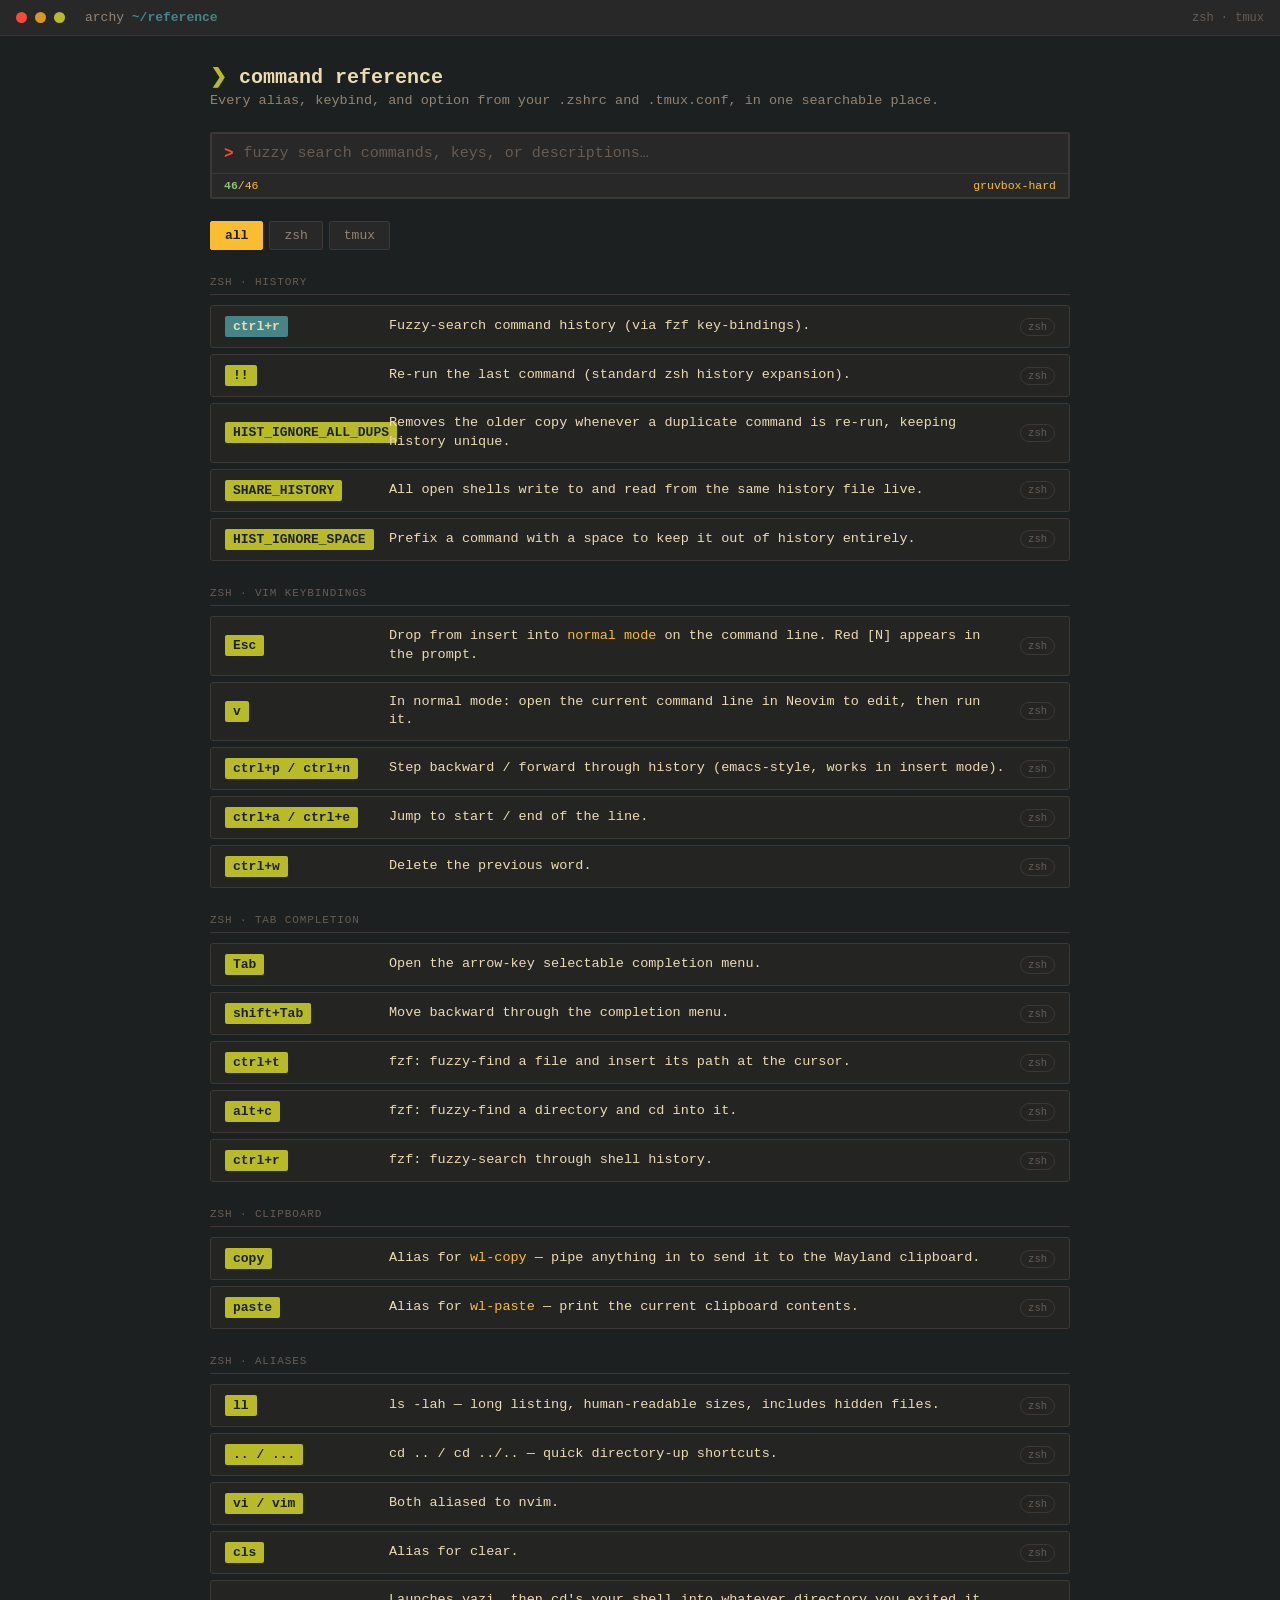
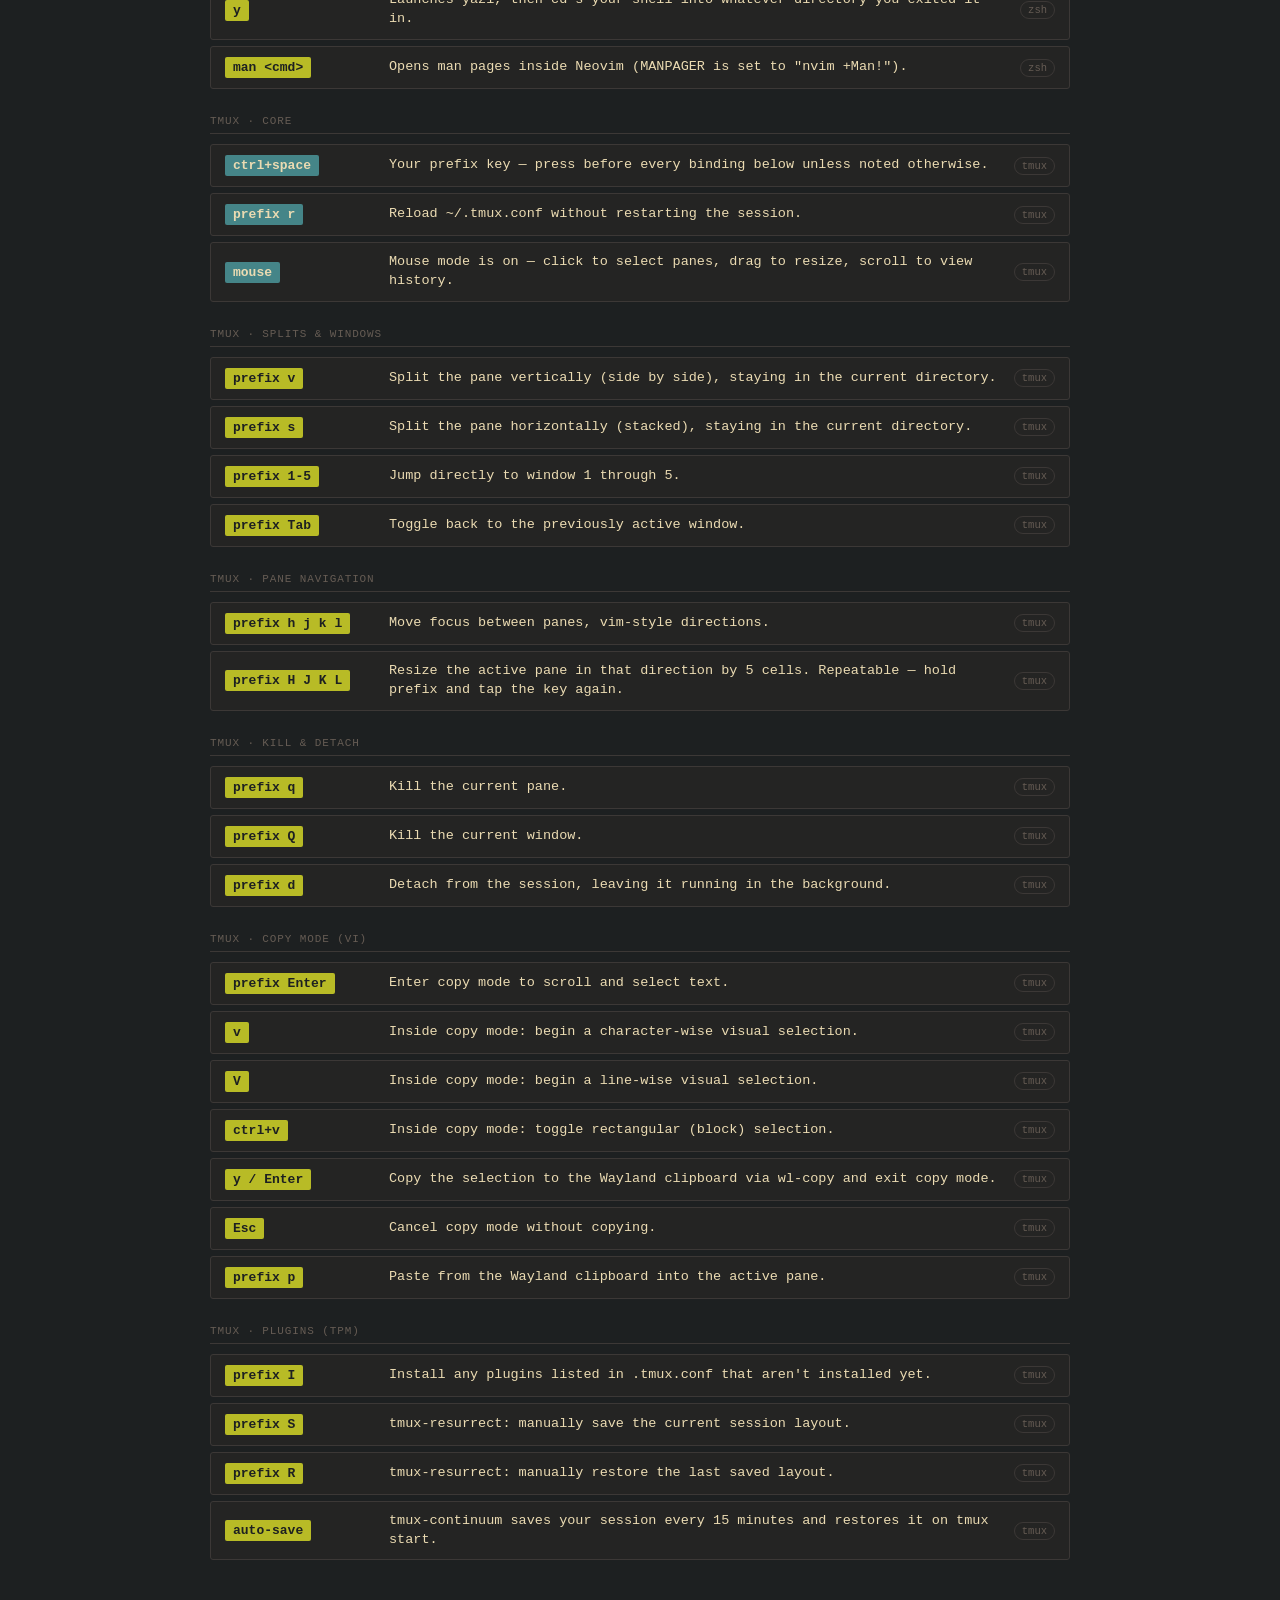
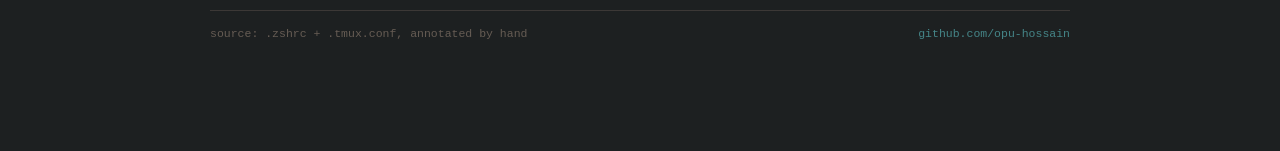
==== commands.html @ eea14e75 "Create commands.html" ====
<!DOCTYPE html>
<html lang="en">
<head>
<meta charset="UTF-8">
<meta name="viewport" content="width=device-width, initial-scale=1.0">
<title>archy — zsh &amp; tmux reference</title>
<style>
  :root{
    --bg:#1d2021;
    --bg-soft:#282828;
    --bg-card:#242423;
    --border:#3c3836;
    --fg:#ebdbb2;
    --muted:#928374;
    --dim:#665c54;
    --yellow:#d79921;
    --yellow-bright:#fabd2f;
    --green:#b8bb26;
    --aqua:#8ec07c;
    --blue:#458588;
    --red:#fb4934;
    --purple:#d3869b;
    --mono: 'JetBrains Mono', ui-monospace, SFMono-Regular, Menlo, Consolas, monospace;
  }
  *{box-sizing:border-box;}
  html,body{margin:0;padding:0;background:var(--bg);color:var(--fg);font-family:var(--mono);}
  @media (prefers-reduced-motion: reduce){ *{animation:none !important; transition:none !important;} }

  /* ── top bar mimicking a kitty window ───────────── */
  .titlebar{
    display:flex;align-items:center;gap:8px;
    padding:10px 16px;background:var(--bg-soft);border-bottom:1px solid var(--border);
    position:sticky;top:0;z-index:10;
  }
  .dot{width:11px;height:11px;border-radius:50%;}
  .dot.r{background:var(--red);} .dot.y{background:var(--yellow);} .dot.g{background:var(--green);}
  .titlebar .path{margin-left:12px;color:var(--muted);font-size:13px;}
  .titlebar .path b{color:var(--blue);}
  .titlebar .host{margin-left:auto;color:var(--dim);font-size:12px;}

  .wrap{max-width:900px;margin:0 auto;padding:28px 20px 80px;}

  header h1{
    font-size:20px;margin:0 0 4px;color:var(--fg);font-weight:600;
  }
  header h1 .prompt{color:var(--green);}
  header p.sub{color:var(--muted);margin:0 0 24px;font-size:13.5px;}

  /* ── fzf-style search bar ─────────────────────────── */
  .fzf-box{
    border:2px solid var(--border);
    border-radius:2px;
    background:var(--bg-soft);
    overflow:hidden;
    margin-bottom:22px;
  }
  .fzf-input-row{
    display:flex;align-items:center;gap:8px;
    padding:10px 12px;border-bottom:1px solid var(--border);
  }
  .fzf-input-row .arrow{color:var(--red);font-weight:bold;}
  .fzf-input-row input{
    flex:1;background:transparent;border:none;outline:none;
    color:var(--fg);font-family:var(--mono);font-size:15px;
  }
  .fzf-input-row input::placeholder{color:var(--dim);}
  .fzf-meta{
    display:flex;justify-content:space-between;
    padding:5px 12px;font-size:11.5px;color:var(--yellow-bright);
    background:var(--bg-soft);
  }
  .fzf-meta span.count b{color:var(--aqua);}

  /* ── tabs ──────────────────────────────────────────── */
  .tabs{display:flex;gap:6px;margin-bottom:18px;flex-wrap:wrap;}
  .tab{
    padding:6px 14px;border:1px solid var(--border);border-radius:2px;
    background:var(--bg-soft);color:var(--muted);cursor:pointer;
    font-family:var(--mono);font-size:13px;user-select:none;
  }
  .tab:hover{color:var(--fg);border-color:var(--dim);}
  .tab.active{color:var(--bg);background:var(--yellow-bright);border-color:var(--yellow-bright);font-weight:600;}

  /* ── section headers ──────────────────────────────── */
  .section-label{
    color:var(--dim);font-size:11px;letter-spacing:.08em;text-transform:uppercase;
    margin:26px 0 10px;padding-bottom:6px;border-bottom:1px solid var(--border);
  }

  /* ── command cards ─────────────────────────────────── */
  .grid{display:flex;flex-direction:column;gap:6px;}
  .card{
    display:grid;grid-template-columns:150px 1fr auto;gap:14px;align-items:center;
    padding:10px 14px;background:var(--bg-card);border:1px solid var(--border);border-radius:3px;
  }
  .card .key{
    font-family:var(--mono);font-size:13px;color:var(--bg);
    background:var(--green);padding:3px 8px;border-radius:2px;
    white-space:nowrap;overflow:hidden;text-overflow:ellipsis;font-weight:600;
    justify-self:start;
  }
  .card .key.alt{background:var(--purple);}
  .card .key.blue{background:var(--blue);color:var(--fg);}
  .card .desc{color:var(--fg);font-size:13.5px;line-height:1.4;}
  .card .desc .hl{color:var(--yellow-bright);}
  .card .tag{
    font-size:10.5px;color:var(--dim);border:1px solid var(--border);
    padding:2px 7px;border-radius:10px;white-space:nowrap;
  }
  .empty{color:var(--muted);text-align:center;padding:50px 0;font-size:14px;}
  .empty .arrow{color:var(--red);}

  footer{
    margin-top:50px;padding-top:16px;border-top:1px solid var(--border);
    color:var(--dim);font-size:11.5px;display:flex;justify-content:space-between;flex-wrap:wrap;gap:8px;
  }
  footer a{color:var(--blue);text-decoration:none;}
  footer a:hover{text-decoration:underline;color:var(--aqua);}

  @media (max-width:640px){
    .card{grid-template-columns:1fr;gap:6px;}
    .card .tag{justify-self:start;}
  }
</style>
</head>
<body>

<div class="titlebar">
  <div class="dot r"></div><div class="dot y"></div><div class="dot g"></div>
  <span class="path">archy <b>~/reference</b></span>
  <span class="host">zsh · tmux</span>
</div>

<div class="wrap">
  <header>
    <h1><span class="prompt">❯</span> command reference</h1>
    <p class="sub">Every alias, keybind, and option from your .zshrc and .tmux.conf, in one searchable place.</p>
  </header>

  <div class="fzf-box">
    <div class="fzf-input-row">
      <span class="arrow">&gt;</span>
      <input id="search" type="text" placeholder="fuzzy search commands, keys, or descriptions…" autocomplete="off" />
    </div>
    <div class="fzf-meta">
      <span class="count"><b id="resultCount">0</b>/<span id="totalCount">0</span></span>
      <span>gruvbox-hard</span>
    </div>
  </div>

  <div class="tabs" id="tabs">
    <div class="tab active" data-tab="all">all</div>
    <div class="tab" data-tab="zsh">zsh</div>
    <div class="tab" data-tab="tmux">tmux</div>
  </div>

  <div id="results"></div>

  <footer>
    <span>source: .zshrc + .tmux.conf, annotated by hand</span>
    <a href="https://github.com/opu-hossain" target="_blank" rel="noopener">github.com/opu-hossain</a>
  </footer>
</div>

<script>
const DATA = [
  // ── ZSH: history ─────────────────────────────
  {app:'zsh', group:'History', key:'ctrl+r', keyClass:'blue', desc:'Fuzzy-search command history (via fzf key-bindings).'},
  {app:'zsh', group:'History', key:'!!', keyClass:'', desc:'Re-run the last command (standard zsh history expansion).'},
  {app:'zsh', group:'History', key:'HIST_IGNORE_ALL_DUPS', keyClass:'', desc:'Removes the older copy whenever a duplicate command is re-run, keeping history unique.'},
  {app:'zsh', group:'History', key:'SHARE_HISTORY', keyClass:'', desc:'All open shells write to and read from the same history file live.'},
  {app:'zsh', group:'History', key:'HIST_IGNORE_SPACE', keyClass:'', desc:'Prefix a command with a space to keep it out of history entirely.'},

  // ── ZSH: vim mode ────────────────────────────
  {app:'zsh', group:'Vim keybindings', key:'Esc', keyClass:'green', desc:'Drop from insert into <span class="hl">normal mode</span> on the command line. Red [N] appears in the prompt.'},
  {app:'zsh', group:'Vim keybindings', key:'v', keyClass:'green', desc:'In normal mode: open the current command line in Neovim to edit, then run it.'},
  {app:'zsh', group:'Vim keybindings', key:'ctrl+p / ctrl+n', keyClass:'green', desc:'Step backward / forward through history (emacs-style, works in insert mode).'},
  {app:'zsh', group:'Vim keybindings', key:'ctrl+a / ctrl+e', keyClass:'green', desc:'Jump to start / end of the line.'},
  {app:'zsh', group:'Vim keybindings', key:'ctrl+w', keyClass:'green', desc:'Delete the previous word.'},

  // ── ZSH: completion ──────────────────────────
  {app:'zsh', group:'Tab completion', key:'Tab', keyClass:'aqua', desc:'Open the arrow-key selectable completion menu.'},
  {app:'zsh', group:'Tab completion', key:'shift+Tab', keyClass:'aqua', desc:'Move backward through the completion menu.'},
  {app:'zsh', group:'Tab completion', key:'ctrl+t', keyClass:'aqua', desc:'fzf: fuzzy-find a file and insert its path at the cursor.'},
  {app:'zsh', group:'Tab completion', key:'alt+c', keyClass:'aqua', desc:'fzf: fuzzy-find a directory and cd into it.'},
  {app:'zsh', group:'Tab completion', key:'ctrl+r', keyClass:'aqua', desc:'fzf: fuzzy-search through shell history.'},

  // ── ZSH: clipboard ───────────────────────────
  {app:'zsh', group:'Clipboard', key:'copy', keyClass:'purple', desc:'Alias for <span class="hl">wl-copy</span> — pipe anything in to send it to the Wayland clipboard.'},
  {app:'zsh', group:'Clipboard', key:'paste', keyClass:'purple', desc:'Alias for <span class="hl">wl-paste</span> — print the current clipboard contents.'},

  // ── ZSH: aliases ─────────────────────────────
  {app:'zsh', group:'Aliases', key:'ll', keyClass:'', desc:'ls -lah — long listing, human-readable sizes, includes hidden files.'},
  {app:'zsh', group:'Aliases', key:'..  /  ...', keyClass:'', desc:'cd .. / cd ../.. — quick directory-up shortcuts.'},
  {app:'zsh', group:'Aliases', key:'vi / vim', keyClass:'', desc:'Both aliased to nvim.'},
  {app:'zsh', group:'Aliases', key:'cls', keyClass:'', desc:'Alias for clear.'},
  {app:'zsh', group:'Aliases', key:'y', keyClass:'', desc:'Launches yazi, then cd\'s your shell into whatever directory you exited it in.'},
  {app:'zsh', group:'Aliases', key:'man &lt;cmd&gt;', keyClass:'', desc:'Opens man pages inside Neovim (MANPAGER is set to "nvim +Man!").'},

  // ── TMUX: core ──────────────────────────────
  {app:'tmux', group:'Core', key:'ctrl+space', keyClass:'blue', desc:'Your prefix key — press before every binding below unless noted otherwise.'},
  {app:'tmux', group:'Core', key:'prefix r', keyClass:'blue', desc:'Reload ~/.tmux.conf without restarting the session.'},
  {app:'tmux', group:'Core', key:'mouse', keyClass:'blue', desc:'Mouse mode is on — click to select panes, drag to resize, scroll to view history.'},

  // ── TMUX: splits & windows ──────────────────
  {app:'tmux', group:'Splits & windows', key:'prefix v', keyClass:'green', desc:'Split the pane vertically (side by side), staying in the current directory.'},
  {app:'tmux', group:'Splits & windows', key:'prefix s', keyClass:'green', desc:'Split the pane horizontally (stacked), staying in the current directory.'},
  {app:'tmux', group:'Splits & windows', key:'prefix 1-5', keyClass:'green', desc:'Jump directly to window 1 through 5.'},
  {app:'tmux', group:'Splits & windows', key:'prefix Tab', keyClass:'green', desc:'Toggle back to the previously active window.'},

  // ── TMUX: pane nav/resize ────────────────────
  {app:'tmux', group:'Pane navigation', key:'prefix h j k l', keyClass:'aqua', desc:'Move focus between panes, vim-style directions.'},
  {app:'tmux', group:'Pane navigation', key:'prefix H J K L', keyClass:'aqua', desc:'Resize the active pane in that direction by 5 cells. Repeatable — hold prefix and tap the key again.'},

  // ── TMUX: kill/detach ────────────────────────
  {app:'tmux', group:'Kill & detach', key:'prefix q', keyClass:'red', desc:'Kill the current pane.'},
  {app:'tmux', group:'Kill & detach', key:'prefix Q', keyClass:'red', desc:'Kill the current window.'},
  {app:'tmux', group:'Kill & detach', key:'prefix d', keyClass:'red', desc:'Detach from the session, leaving it running in the background.'},

  // ── TMUX: copy mode ──────────────────────────
  {app:'tmux', group:'Copy mode (vi)', key:'prefix Enter', keyClass:'purple', desc:'Enter copy mode to scroll and select text.'},
  {app:'tmux', group:'Copy mode (vi)', key:'v', keyClass:'purple', desc:'Inside copy mode: begin a character-wise visual selection.'},
  {app:'tmux', group:'Copy mode (vi)', key:'V', keyClass:'purple', desc:'Inside copy mode: begin a line-wise visual selection.'},
  {app:'tmux', group:'Copy mode (vi)', key:'ctrl+v', keyClass:'purple', desc:'Inside copy mode: toggle rectangular (block) selection.'},
  {app:'tmux', group:'Copy mode (vi)', key:'y / Enter', keyClass:'purple', desc:'Copy the selection to the Wayland clipboard via wl-copy and exit copy mode.'},
  {app:'tmux', group:'Copy mode (vi)', key:'Esc', keyClass:'purple', desc:'Cancel copy mode without copying.'},
  {app:'tmux', group:'Copy mode (vi)', key:'prefix p', keyClass:'purple', desc:'Paste from the Wayland clipboard into the active pane.'},

  // ── TMUX: plugins ────────────────────────────
  {app:'tmux', group:'Plugins (TPM)', key:'prefix I', keyClass:'yellow', desc:'Install any plugins listed in .tmux.conf that aren\'t installed yet.'},
  {app:'tmux', group:'Plugins (TPM)', key:'prefix S', keyClass:'yellow', desc:'tmux-resurrect: manually save the current session layout.'},
  {app:'tmux', group:'Plugins (TPM)', key:'prefix R', keyClass:'yellow', desc:'tmux-resurrect: manually restore the last saved layout.'},
  {app:'tmux', group:'Plugins (TPM)', key:'auto-save', keyClass:'yellow', desc:'tmux-continuum saves your session every 15 minutes and restores it on tmux start.'},
];

const $ = sel => document.querySelector(sel);
const searchInput = $('#search');
const resultsEl = $('#results');
const resultCountEl = $('#resultCount');
const totalCountEl = $('#totalCount');
const tabs = document.querySelectorAll('.tab');

let activeTab = 'all';
totalCountEl.textContent = DATA.length;

function fuzzyMatch(query, text){
  query = query.toLowerCase();
  text = text.toLowerCase();
  if(!query) return true;
  let qi = 0;
  for(let i=0; i<text.length && qi<query.length; i++){
    if(text[i] === query[qi]) qi++;
  }
  return qi === query.length;
}

function render(){
  const q = searchInput.value.trim();
  const filtered = DATA.filter(item=>{
    if(activeTab !== 'all' && item.app !== activeTab) return false;
    const haystack = `${item.key} ${item.desc} ${item.group}`.replace(/<[^>]*>/g,'');
    return fuzzyMatch(q, haystack);
  });

  resultCountEl.textContent = filtered.length;

  if(filtered.length === 0){
    resultsEl.innerHTML = `<div class="empty"><span class="arrow">✗</span> no matches — try a shorter query</div>`;
    return;
  }

  // group by 'group' label in original order
  const groups = [];
  const seen = new Set();
  filtered.forEach(item=>{
    const groupKey = item.app + '::' + item.group;
    if(!seen.has(groupKey)){
      seen.add(groupKey);
      groups.push({key: groupKey, app: item.app, label: item.group, items: []});
    }
    groups.find(g=>g.key===groupKey).items.push(item);
  });

  resultsEl.innerHTML = groups.map(g => `
    <div class="section-label">${g.app} · ${g.label}</div>
    <div class="grid">
      ${g.items.map(item => `
        <div class="card">
          <span class="key ${item.keyClass}">${item.key}</span>
          <span class="desc">${item.desc}</span>
          <span class="tag">${item.app}</span>
        </div>
      `).join('')}
    </div>
  `).join('');
}

searchInput.addEventListener('input', render);
tabs.forEach(tab=>{
  tab.addEventListener('click', ()=>{
    tabs.forEach(t=>t.classList.remove('active'));
    tab.classList.add('active');
    activeTab = tab.dataset.tab;
    render();
  });
});

render();
searchInput.focus();
</script>

</body>
</html>
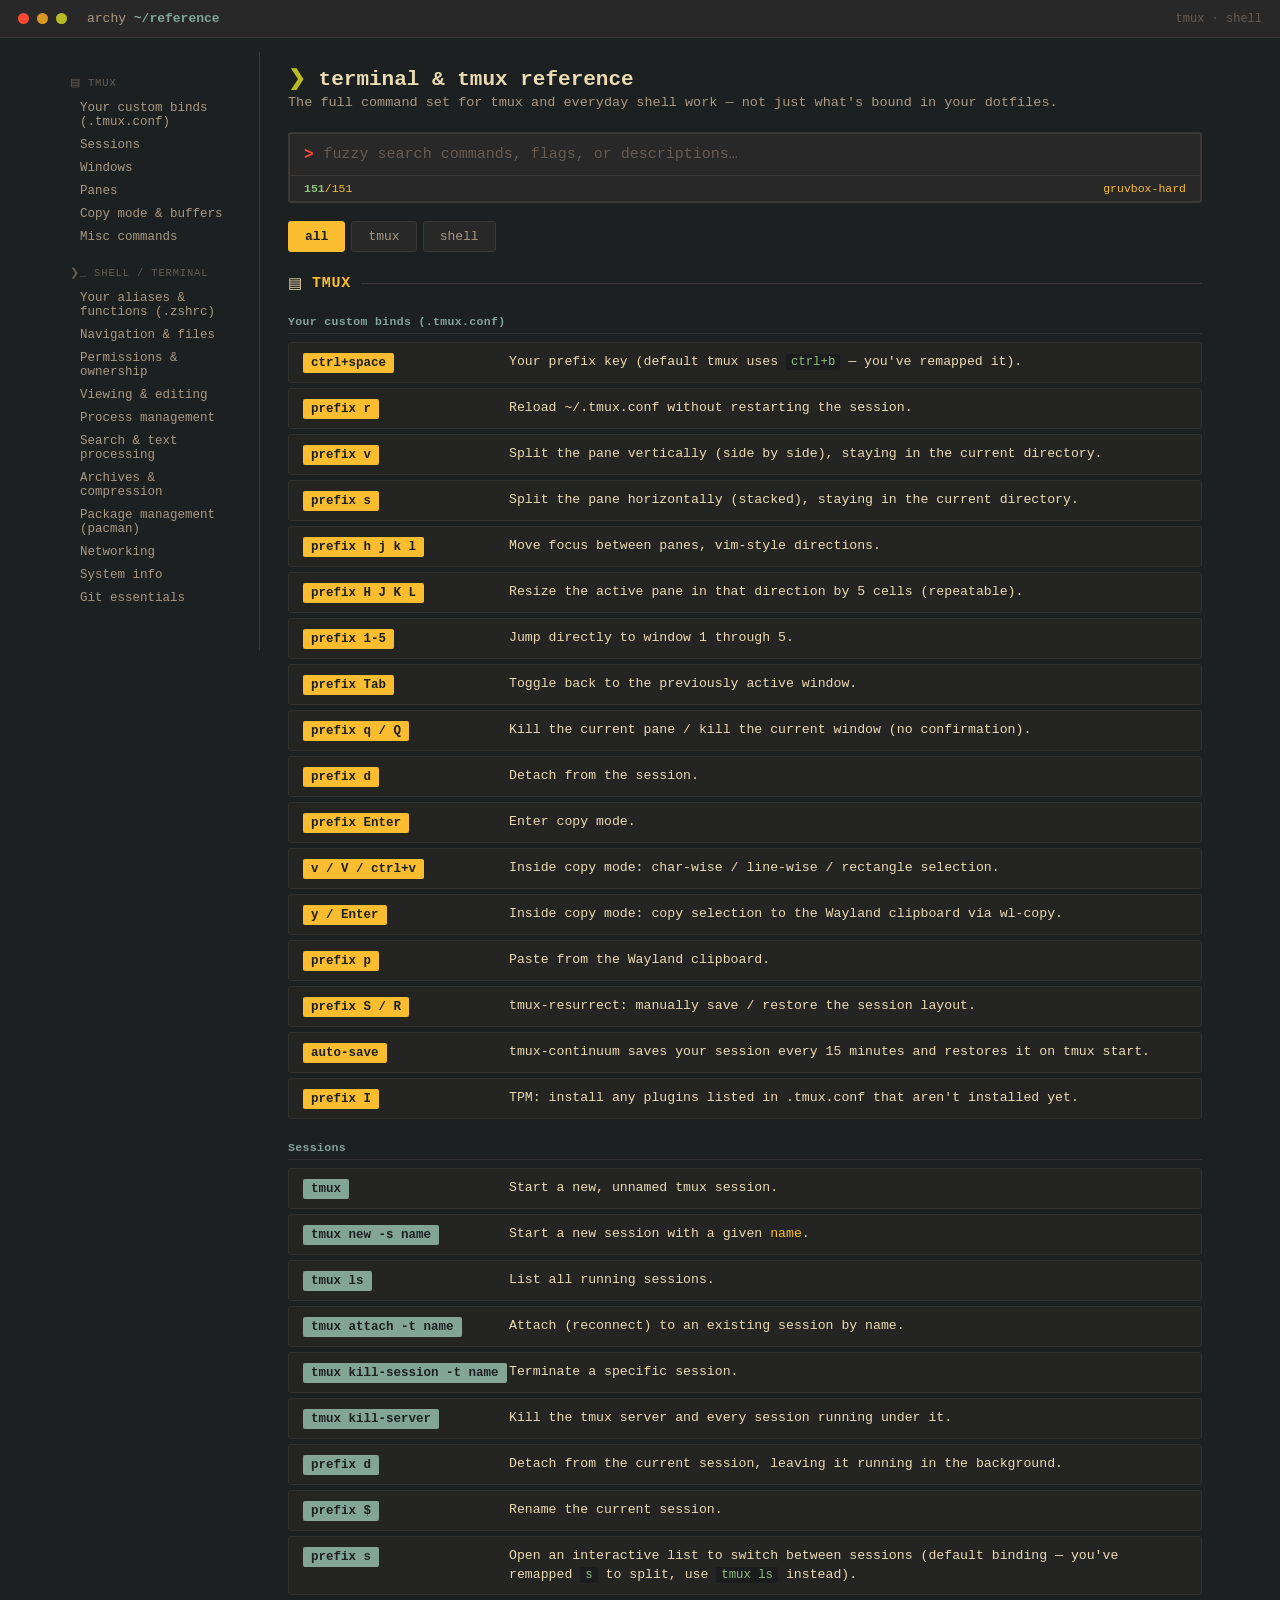
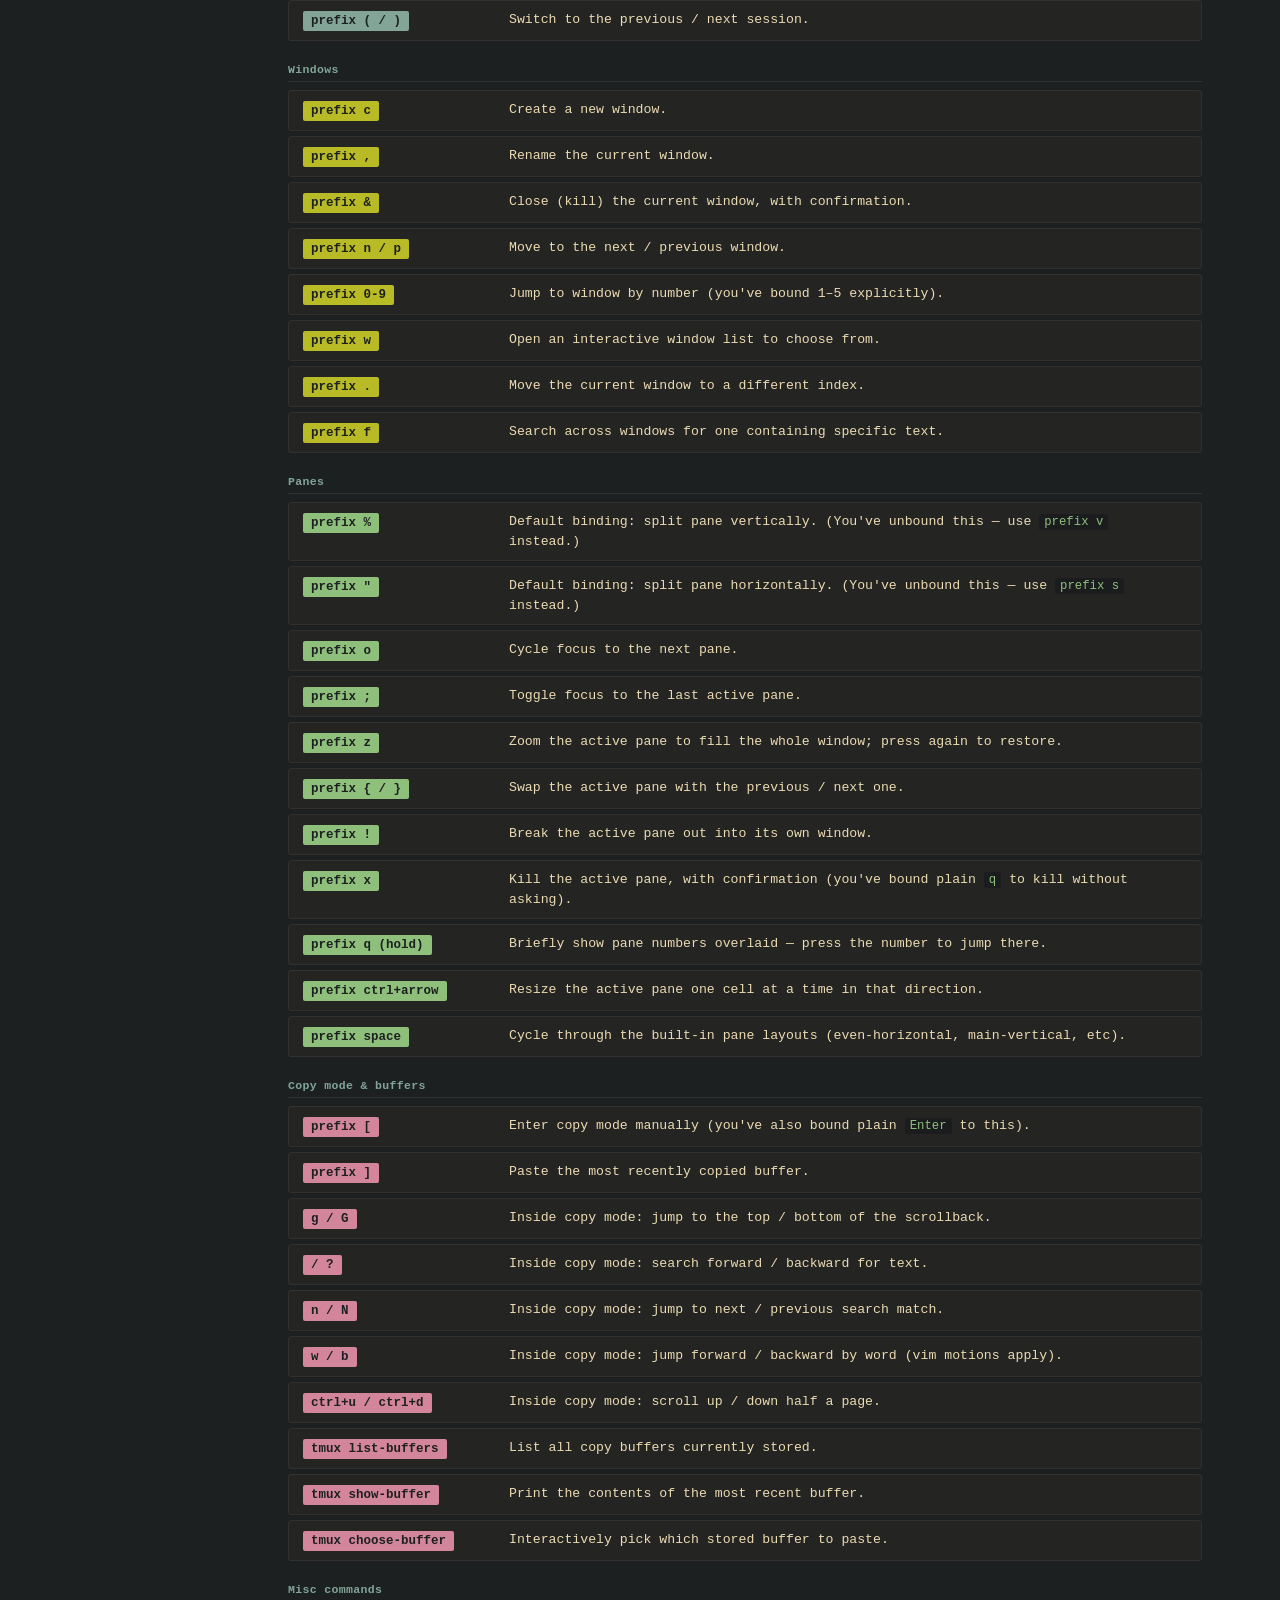
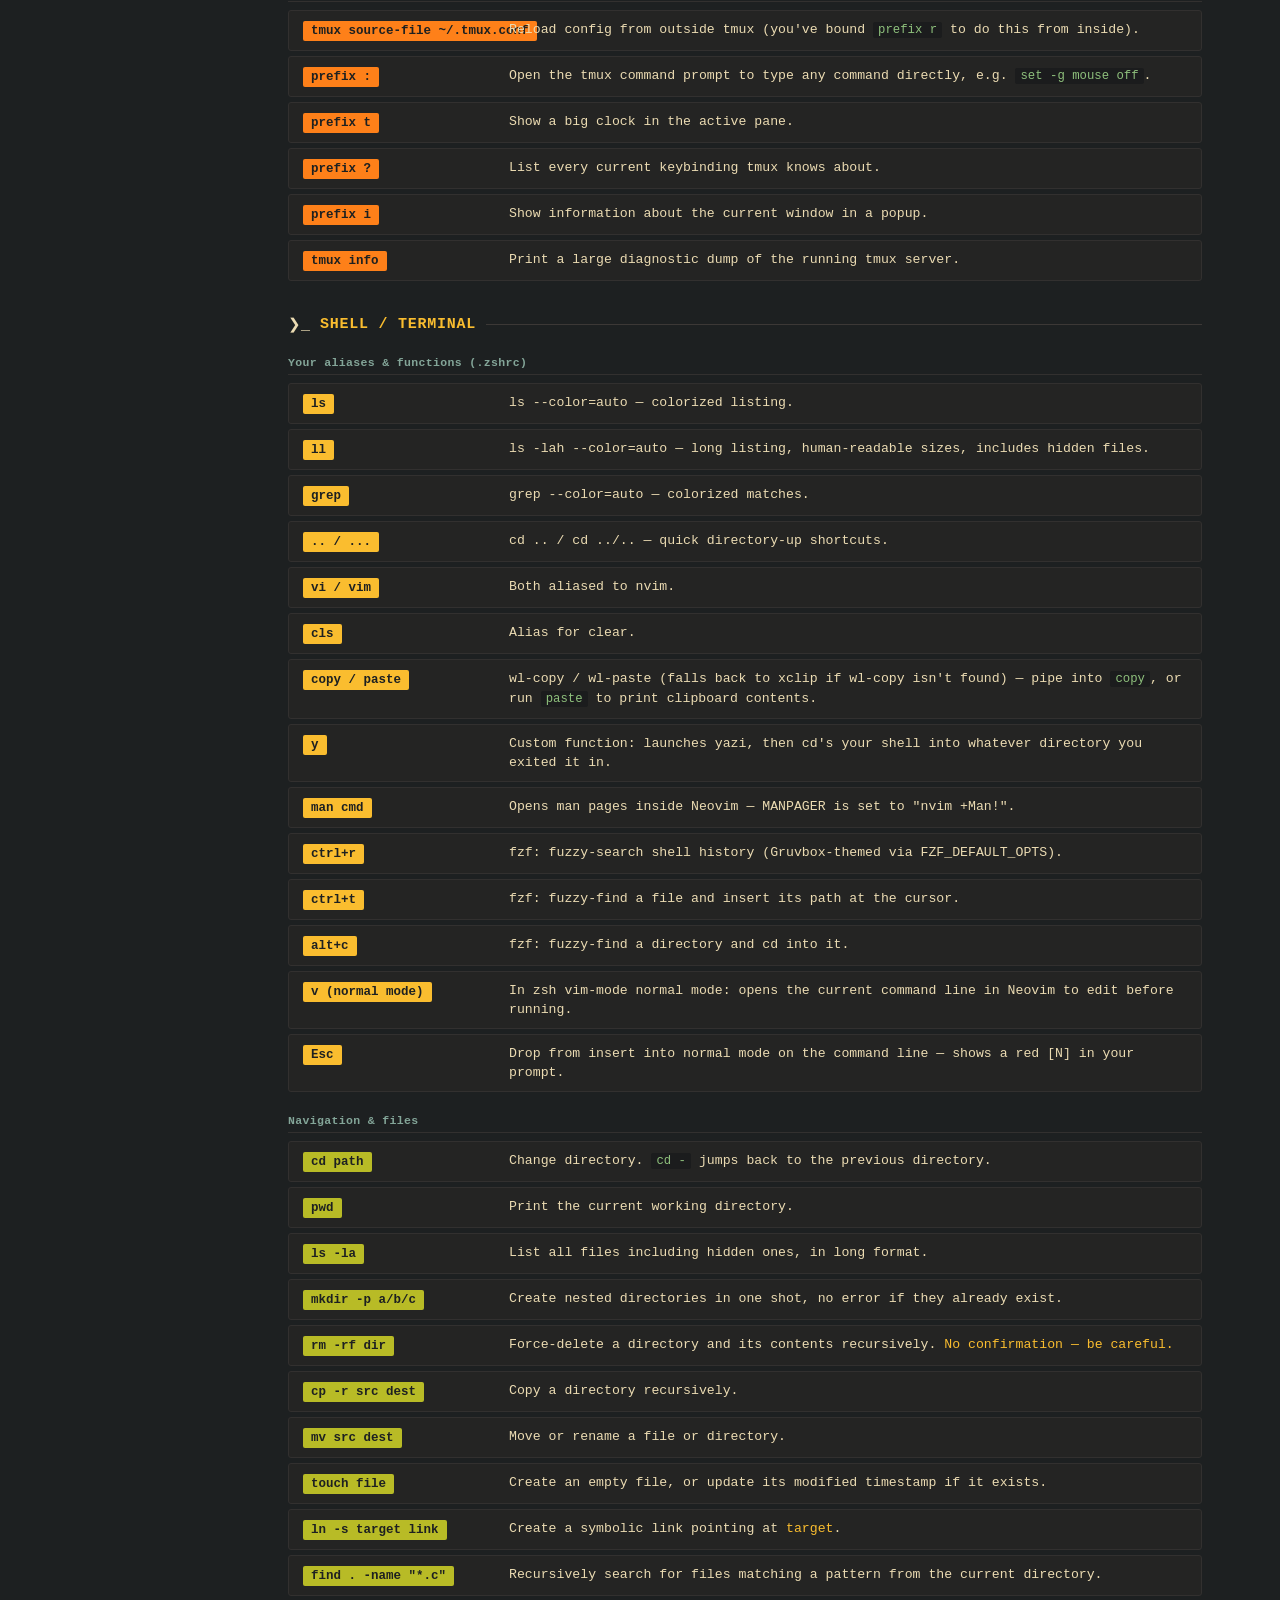
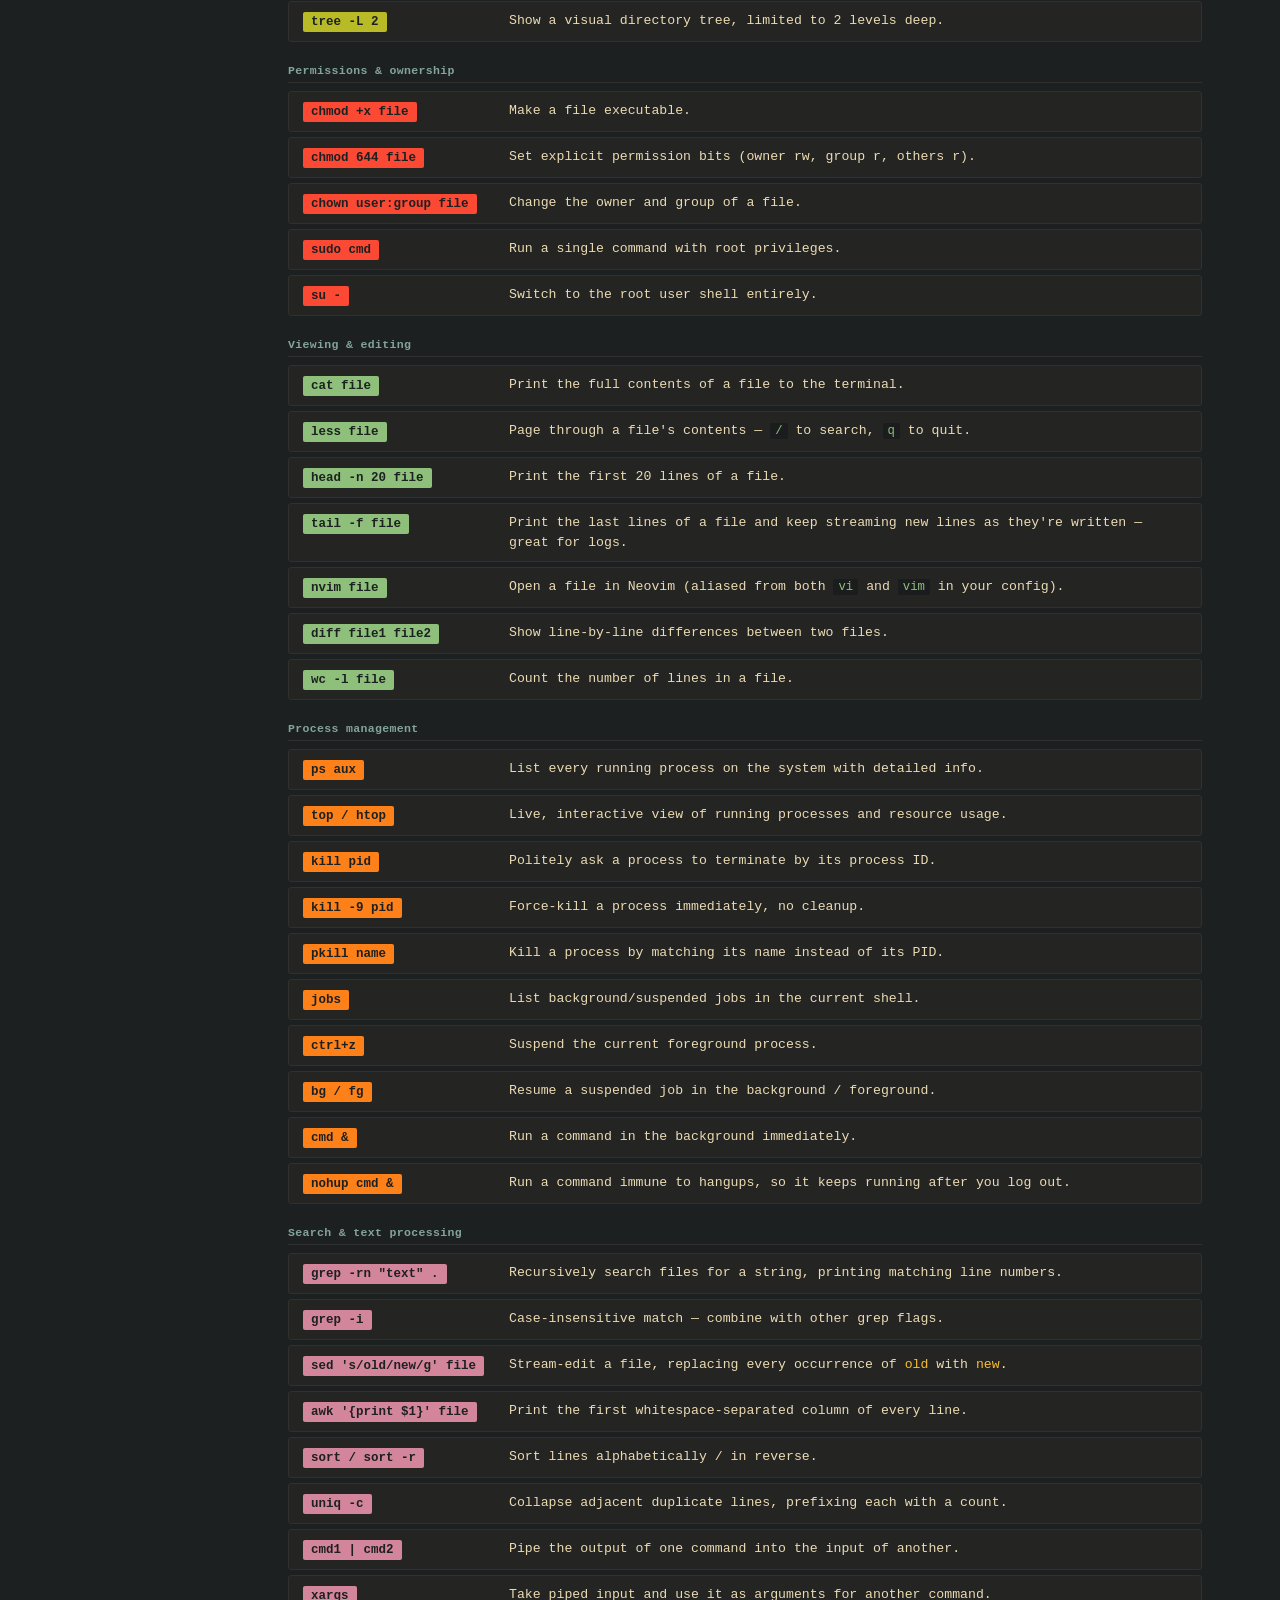
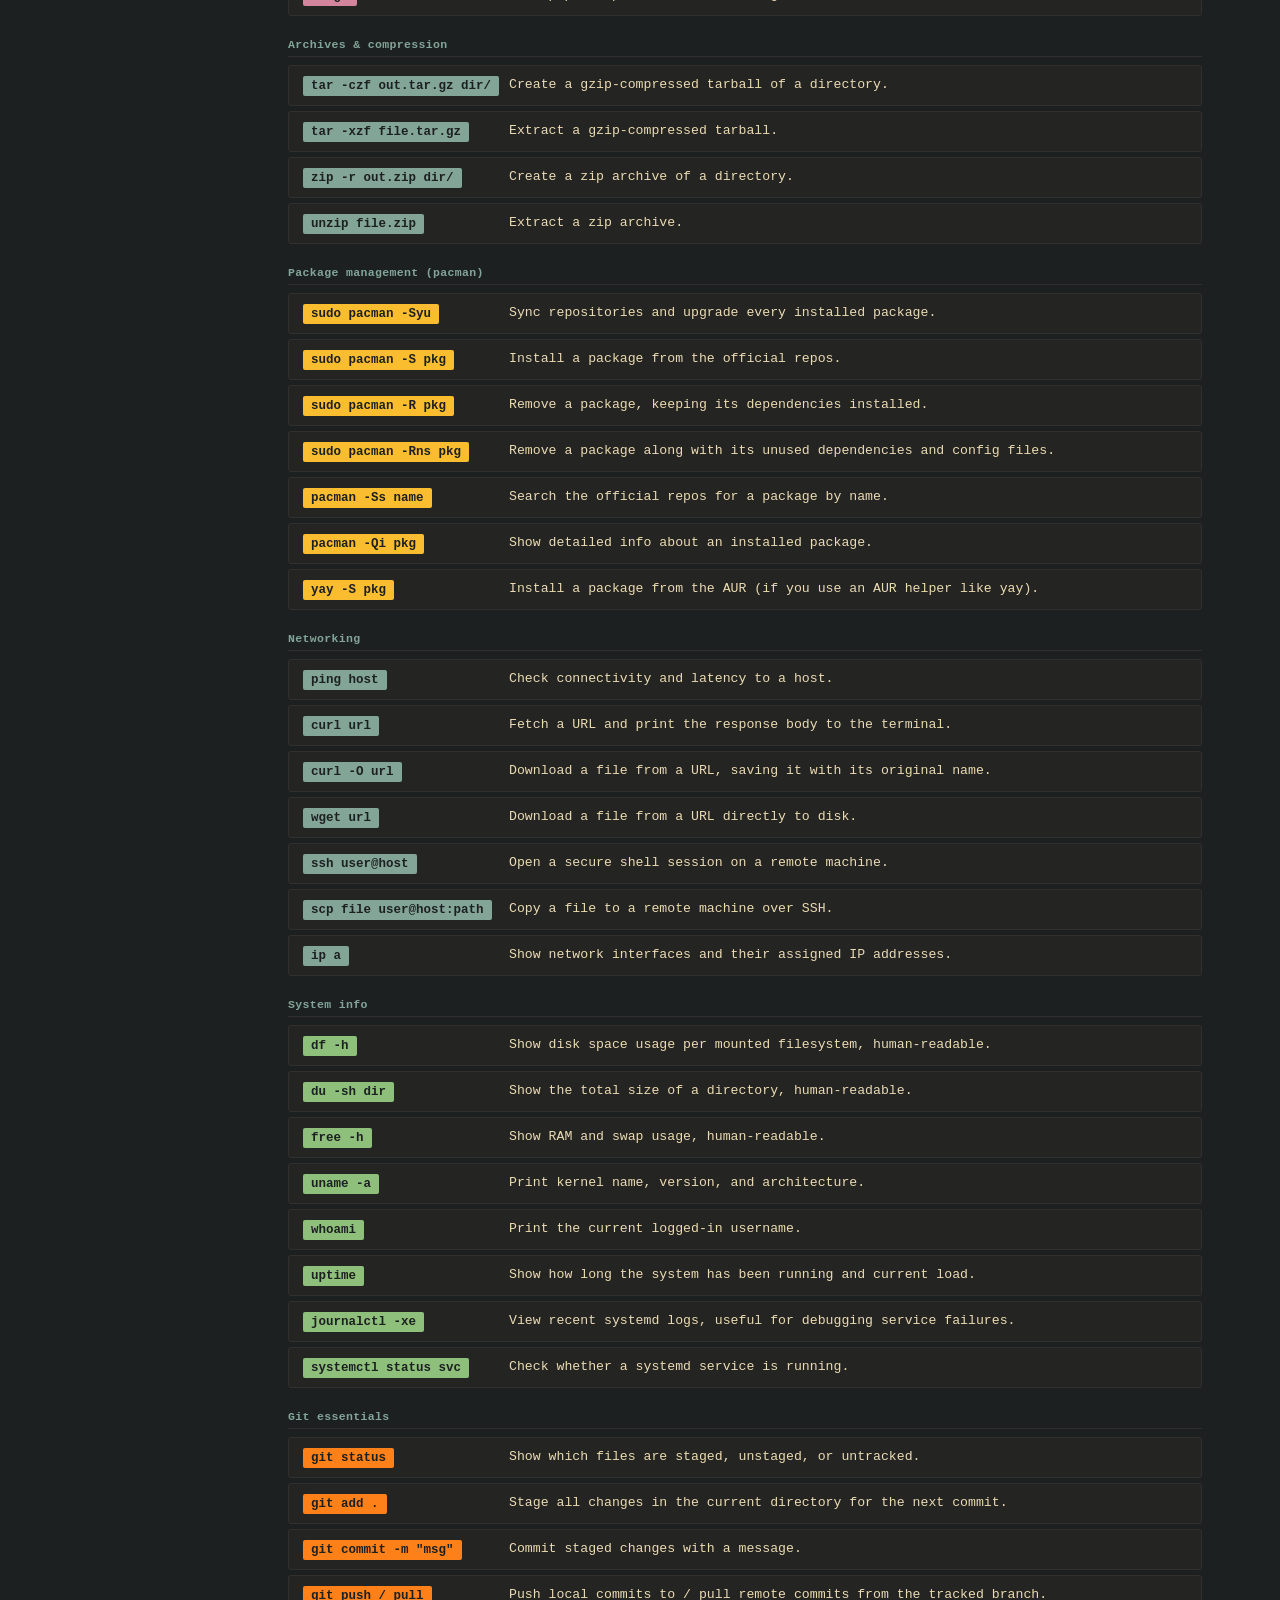
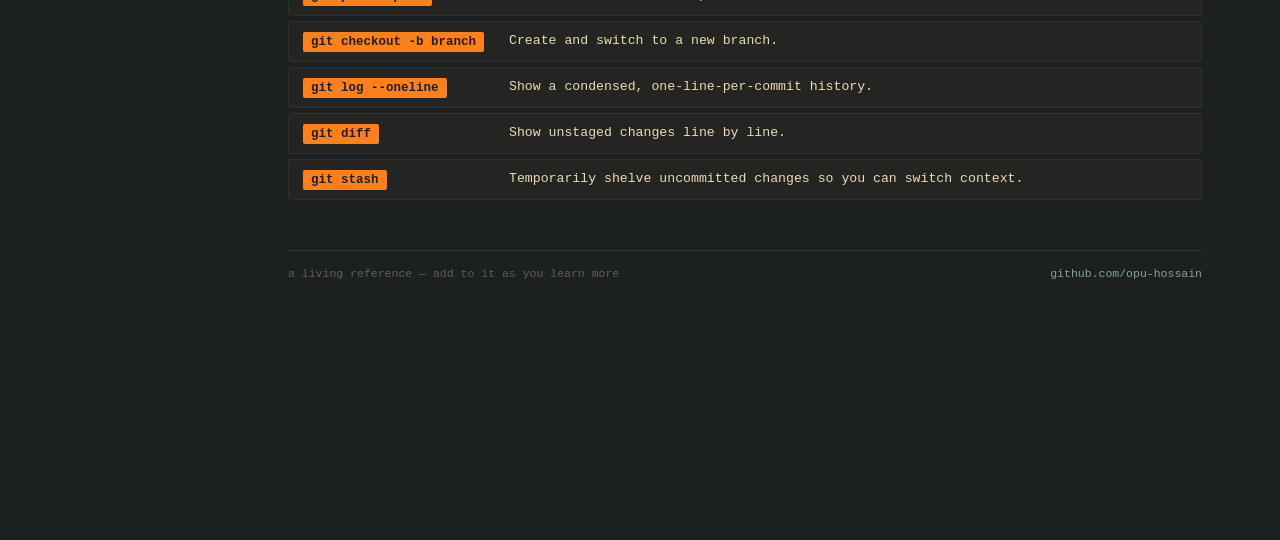
==== commit 542ea7ef: "Update commands.html" ====
--- a/commands.html
+++ b/commands.html
@@ -3,123 +3,140 @@
 <head>
 <meta charset="UTF-8">
 <meta name="viewport" content="width=device-width, initial-scale=1.0">
-<title>archy — zsh &amp; tmux reference</title>
+<title>archy — terminal &amp; tmux reference</title>
 <style>
   :root{
     --bg:#1d2021;
     --bg-soft:#282828;
     --bg-card:#242423;
+    --bg-side:#1b1c1d;
     --border:#3c3836;
+    --border-soft:#32302f;
     --fg:#ebdbb2;
-    --muted:#928374;
+    --muted:#a89984;
     --dim:#665c54;
     --yellow:#d79921;
     --yellow-bright:#fabd2f;
     --green:#b8bb26;
     --aqua:#8ec07c;
     --blue:#458588;
+    --blue-bright:#83a598;
     --red:#fb4934;
     --purple:#d3869b;
+    --orange:#fe8019;
     --mono: 'JetBrains Mono', ui-monospace, SFMono-Regular, Menlo, Consolas, monospace;
   }
   *{box-sizing:border-box;}
   html,body{margin:0;padding:0;background:var(--bg);color:var(--fg);font-family:var(--mono);}
   @media (prefers-reduced-motion: reduce){ *{animation:none !important; transition:none !important;} }
+  ::selection{background:var(--blue);color:var(--bg);}
+  ::-webkit-scrollbar{width:10px;height:10px;}
+  ::-webkit-scrollbar-track{background:var(--bg);}
+  ::-webkit-scrollbar-thumb{background:var(--border);border-radius:5px;}
+  ::-webkit-scrollbar-thumb:hover{background:var(--dim);}
 
   /* ── top bar mimicking a kitty window ───────────── */
   .titlebar{
     display:flex;align-items:center;gap:8px;
-    padding:10px 16px;background:var(--bg-soft);border-bottom:1px solid var(--border);
-    position:sticky;top:0;z-index:10;
+    padding:11px 18px;background:var(--bg-soft);border-bottom:1px solid var(--border);
+    position:sticky;top:0;z-index:20;
   }
   .dot{width:11px;height:11px;border-radius:50%;}
   .dot.r{background:var(--red);} .dot.y{background:var(--yellow);} .dot.g{background:var(--green);}
   .titlebar .path{margin-left:12px;color:var(--muted);font-size:13px;}
-  .titlebar .path b{color:var(--blue);}
+  .titlebar .path b{color:var(--blue-bright);}
   .titlebar .host{margin-left:auto;color:var(--dim);font-size:12px;}
 
-  .wrap{max-width:900px;margin:0 auto;padding:28px 20px 80px;}
-
-  header h1{
-    font-size:20px;margin:0 0 4px;color:var(--fg);font-weight:600;
-  }
+  .layout{max-width:1180px;margin:0 auto;display:flex;gap:0;align-items:flex-start;}
+
+  /* ── sidebar ───────────────────────────────────────── */
+  .sidebar{
+    width:210px;flex-shrink:0;position:sticky;top:52px;
+    max-height:calc(100vh - 52px);overflow-y:auto;
+    padding:24px 10px 40px 20px;border-right:1px solid var(--border);
+  }
+  .sidebar .side-title{color:var(--dim);font-size:10.5px;letter-spacing:.08em;text-transform:uppercase;margin:18px 0 8px;}
+  .sidebar .side-title:first-child{margin-top:0;}
+  .sidebar a{
+    display:block;color:var(--muted);text-decoration:none;font-size:12.5px;
+    padding:4px 8px;border-radius:3px;margin-bottom:1px;border-left:2px solid transparent;
+  }
+  .sidebar a:hover{color:var(--fg);background:var(--bg-card);}
+  .sidebar a.active{color:var(--yellow-bright);border-left-color:var(--yellow-bright);background:var(--bg-card);}
+
+  .main{flex:1;min-width:0;padding:28px 28px 100px;}
+
+  header h1{font-size:21px;margin:0 0 4px;color:var(--fg);font-weight:600;}
   header h1 .prompt{color:var(--green);}
-  header p.sub{color:var(--muted);margin:0 0 24px;font-size:13.5px;}
+  header p.sub{color:var(--muted);margin:0 0 22px;font-size:13.5px;}
 
   /* ── fzf-style search bar ─────────────────────────── */
-  .fzf-box{
-    border:2px solid var(--border);
-    border-radius:2px;
-    background:var(--bg-soft);
-    overflow:hidden;
-    margin-bottom:22px;
-  }
-  .fzf-input-row{
-    display:flex;align-items:center;gap:8px;
-    padding:10px 12px;border-bottom:1px solid var(--border);
-  }
+  .fzf-box{border:2px solid var(--border);border-radius:3px;background:var(--bg-soft);overflow:hidden;margin-bottom:18px;}
+  .fzf-input-row{display:flex;align-items:center;gap:8px;padding:11px 14px;border-bottom:1px solid var(--border);}
   .fzf-input-row .arrow{color:var(--red);font-weight:bold;}
-  .fzf-input-row input{
-    flex:1;background:transparent;border:none;outline:none;
-    color:var(--fg);font-family:var(--mono);font-size:15px;
-  }
+  .fzf-input-row input{flex:1;background:transparent;border:none;outline:none;color:var(--fg);font-family:var(--mono);font-size:15px;}
   .fzf-input-row input::placeholder{color:var(--dim);}
-  .fzf-meta{
-    display:flex;justify-content:space-between;
-    padding:5px 12px;font-size:11.5px;color:var(--yellow-bright);
-    background:var(--bg-soft);
-  }
+  .fzf-meta{display:flex;justify-content:space-between;padding:6px 14px;font-size:11.5px;color:var(--yellow-bright);background:var(--bg-soft);}
   .fzf-meta span.count b{color:var(--aqua);}
 
   /* ── tabs ──────────────────────────────────────────── */
-  .tabs{display:flex;gap:6px;margin-bottom:18px;flex-wrap:wrap;}
-  .tab{
-    padding:6px 14px;border:1px solid var(--border);border-radius:2px;
-    background:var(--bg-soft);color:var(--muted);cursor:pointer;
-    font-family:var(--mono);font-size:13px;user-select:none;
-  }
+  .tabs{display:flex;gap:6px;margin-bottom:22px;flex-wrap:wrap;}
+  .tab{padding:7px 16px;border:1px solid var(--border);border-radius:3px;background:var(--bg-soft);color:var(--muted);cursor:pointer;font-family:var(--mono);font-size:13px;user-select:none;transition:border-color .12s;}
   .tab:hover{color:var(--fg);border-color:var(--dim);}
   .tab.active{color:var(--bg);background:var(--yellow-bright);border-color:var(--yellow-bright);font-weight:600;}
 
   /* ── section headers ──────────────────────────────── */
+  .app-header{
+    display:flex;align-items:center;gap:10px;margin:34px 0 14px;
+  }
+  .app-header:first-of-type{margin-top:6px;}
+  .app-header .app-icon{font-size:15px;}
+  .app-header h2{font-size:15px;margin:0;color:var(--yellow-bright);text-transform:uppercase;letter-spacing:.05em;}
+  .app-header .line{flex:1;height:1px;background:var(--border);}
+
   .section-label{
-    color:var(--dim);font-size:11px;letter-spacing:.08em;text-transform:uppercase;
-    margin:26px 0 10px;padding-bottom:6px;border-bottom:1px solid var(--border);
+    color:var(--blue-bright);font-size:11.5px;font-weight:600;letter-spacing:.03em;
+    margin:22px 0 8px;padding-bottom:5px;border-bottom:1px solid var(--border-soft);
+    scroll-margin-top:60px;
   }
 
   /* ── command cards ─────────────────────────────────── */
-  .grid{display:flex;flex-direction:column;gap:6px;}
+  .grid{display:flex;flex-direction:column;gap:5px;}
   .card{
-    display:grid;grid-template-columns:150px 1fr auto;gap:14px;align-items:center;
-    padding:10px 14px;background:var(--bg-card);border:1px solid var(--border);border-radius:3px;
-  }
+    display:grid;grid-template-columns:190px 1fr;gap:16px;align-items:start;
+    padding:9px 14px;background:var(--bg-card);border:1px solid var(--border-soft);border-radius:3px;
+    transition:border-color .12s, background .12s;
+  }
+  .card:hover{border-color:var(--dim);background:#282624;}
   .card .key{
-    font-family:var(--mono);font-size:13px;color:var(--bg);
+    font-family:var(--mono);font-size:12.5px;color:var(--bg);
     background:var(--green);padding:3px 8px;border-radius:2px;
     white-space:nowrap;overflow:hidden;text-overflow:ellipsis;font-weight:600;
-    justify-self:start;
-  }
-  .card .key.alt{background:var(--purple);}
-  .card .key.blue{background:var(--blue);color:var(--fg);}
-  .card .desc{color:var(--fg);font-size:13.5px;line-height:1.4;}
+    justify-self:start;margin-top:1px;
+  }
+  .card .key.blue{background:var(--blue-bright);color:var(--bg);}
+  .card .key.purple{background:var(--purple);color:var(--bg);}
+  .card .key.orange{background:var(--orange);color:var(--bg);}
+  .card .key.aqua{background:var(--aqua);color:var(--bg);}
+  .card .key.red{background:var(--red);color:var(--bg);}
+  .card .key.yellow{background:var(--yellow-bright);color:var(--bg);}
+  .card .desc{color:var(--fg);font-size:13.2px;line-height:1.45;}
   .card .desc .hl{color:var(--yellow-bright);}
-  .card .tag{
-    font-size:10.5px;color:var(--dim);border:1px solid var(--border);
-    padding:2px 7px;border-radius:10px;white-space:nowrap;
-  }
-  .empty{color:var(--muted);text-align:center;padding:50px 0;font-size:14px;}
+  .card .desc code{background:var(--bg-side);padding:1px 5px;border-radius:2px;color:var(--aqua);font-size:12.3px;}
+
+  .empty{color:var(--muted);text-align:center;padding:60px 0;font-size:14px;}
   .empty .arrow{color:var(--red);}
 
-  footer{
-    margin-top:50px;padding-top:16px;border-top:1px solid var(--border);
-    color:var(--dim);font-size:11.5px;display:flex;justify-content:space-between;flex-wrap:wrap;gap:8px;
-  }
-  footer a{color:var(--blue);text-decoration:none;}
+  footer{margin-top:50px;padding-top:16px;border-top:1px solid var(--border);color:var(--dim);font-size:11.5px;display:flex;justify-content:space-between;flex-wrap:wrap;gap:8px;}
+  footer a{color:var(--blue-bright);text-decoration:none;}
   footer a:hover{text-decoration:underline;color:var(--aqua);}
 
+  @media (max-width:900px){
+    .sidebar{display:none;}
+    .main{padding:20px 16px 80px;}
+  }
   @media (max-width:640px){
     .card{grid-template-columns:1fr;gap:6px;}
-    .card .tag{justify-self:start;}
   }
 </style>
 </head>
@@ -128,110 +145,242 @@
 <div class="titlebar">
   <div class="dot r"></div><div class="dot y"></div><div class="dot g"></div>
   <span class="path">archy <b>~/reference</b></span>
-  <span class="host">zsh · tmux</span>
+  <span class="host">tmux · shell</span>
 </div>
 
-<div class="wrap">
-  <header>
-    <h1><span class="prompt">❯</span> command reference</h1>
-    <p class="sub">Every alias, keybind, and option from your .zshrc and .tmux.conf, in one searchable place.</p>
-  </header>
-
-  <div class="fzf-box">
-    <div class="fzf-input-row">
-      <span class="arrow">&gt;</span>
-      <input id="search" type="text" placeholder="fuzzy search commands, keys, or descriptions…" autocomplete="off" />
+<div class="layout">
+  <nav class="sidebar" id="sidebar"></nav>
+
+  <div class="main">
+    <header>
+      <h1><span class="prompt">❯</span> terminal &amp; tmux reference</h1>
+      <p class="sub">The full command set for tmux and everyday shell work — not just what's bound in your dotfiles.</p>
+    </header>
+
+    <div class="fzf-box">
+      <div class="fzf-input-row">
+        <span class="arrow">&gt;</span>
+        <input id="search" type="text" placeholder="fuzzy search commands, flags, or descriptions…" autocomplete="off" />
+      </div>
+      <div class="fzf-meta">
+        <span class="count"><b id="resultCount">0</b>/<span id="totalCount">0</span></span>
+        <span>gruvbox-hard</span>
+      </div>
     </div>
-    <div class="fzf-meta">
-      <span class="count"><b id="resultCount">0</b>/<span id="totalCount">0</span></span>
-      <span>gruvbox-hard</span>
+
+    <div class="tabs" id="tabs">
+      <div class="tab active" data-tab="all">all</div>
+      <div class="tab" data-tab="tmux">tmux</div>
+      <div class="tab" data-tab="shell">shell</div>
     </div>
+
+    <div id="results"></div>
+
+    <footer>
+      <span>a living reference — add to it as you learn more</span>
+      <a href="https://github.com/opu-hossain" target="_blank" rel="noopener">github.com/opu-hossain</a>
+    </footer>
   </div>
-
-  <div class="tabs" id="tabs">
-    <div class="tab active" data-tab="all">all</div>
-    <div class="tab" data-tab="zsh">zsh</div>
-    <div class="tab" data-tab="tmux">tmux</div>
-  </div>
-
-  <div id="results"></div>
-
-  <footer>
-    <span>source: .zshrc + .tmux.conf, annotated by hand</span>
-    <a href="https://github.com/opu-hossain" target="_blank" rel="noopener">github.com/opu-hossain</a>
-  </footer>
 </div>
 
 <script>
 const DATA = [
-  // ── ZSH: history ─────────────────────────────
-  {app:'zsh', group:'History', key:'ctrl+r', keyClass:'blue', desc:'Fuzzy-search command history (via fzf key-bindings).'},
-  {app:'zsh', group:'History', key:'!!', keyClass:'', desc:'Re-run the last command (standard zsh history expansion).'},
-  {app:'zsh', group:'History', key:'HIST_IGNORE_ALL_DUPS', keyClass:'', desc:'Removes the older copy whenever a duplicate command is re-run, keeping history unique.'},
-  {app:'zsh', group:'History', key:'SHARE_HISTORY', keyClass:'', desc:'All open shells write to and read from the same history file live.'},
-  {app:'zsh', group:'History', key:'HIST_IGNORE_SPACE', keyClass:'', desc:'Prefix a command with a space to keep it out of history entirely.'},
-
-  // ── ZSH: vim mode ────────────────────────────
-  {app:'zsh', group:'Vim keybindings', key:'Esc', keyClass:'green', desc:'Drop from insert into <span class="hl">normal mode</span> on the command line. Red [N] appears in the prompt.'},
-  {app:'zsh', group:'Vim keybindings', key:'v', keyClass:'green', desc:'In normal mode: open the current command line in Neovim to edit, then run it.'},
-  {app:'zsh', group:'Vim keybindings', key:'ctrl+p / ctrl+n', keyClass:'green', desc:'Step backward / forward through history (emacs-style, works in insert mode).'},
-  {app:'zsh', group:'Vim keybindings', key:'ctrl+a / ctrl+e', keyClass:'green', desc:'Jump to start / end of the line.'},
-  {app:'zsh', group:'Vim keybindings', key:'ctrl+w', keyClass:'green', desc:'Delete the previous word.'},
-
-  // ── ZSH: completion ──────────────────────────
-  {app:'zsh', group:'Tab completion', key:'Tab', keyClass:'aqua', desc:'Open the arrow-key selectable completion menu.'},
-  {app:'zsh', group:'Tab completion', key:'shift+Tab', keyClass:'aqua', desc:'Move backward through the completion menu.'},
-  {app:'zsh', group:'Tab completion', key:'ctrl+t', keyClass:'aqua', desc:'fzf: fuzzy-find a file and insert its path at the cursor.'},
-  {app:'zsh', group:'Tab completion', key:'alt+c', keyClass:'aqua', desc:'fzf: fuzzy-find a directory and cd into it.'},
-  {app:'zsh', group:'Tab completion', key:'ctrl+r', keyClass:'aqua', desc:'fzf: fuzzy-search through shell history.'},
-
-  // ── ZSH: clipboard ───────────────────────────
-  {app:'zsh', group:'Clipboard', key:'copy', keyClass:'purple', desc:'Alias for <span class="hl">wl-copy</span> — pipe anything in to send it to the Wayland clipboard.'},
-  {app:'zsh', group:'Clipboard', key:'paste', keyClass:'purple', desc:'Alias for <span class="hl">wl-paste</span> — print the current clipboard contents.'},
-
-  // ── ZSH: aliases ─────────────────────────────
-  {app:'zsh', group:'Aliases', key:'ll', keyClass:'', desc:'ls -lah — long listing, human-readable sizes, includes hidden files.'},
-  {app:'zsh', group:'Aliases', key:'..  /  ...', keyClass:'', desc:'cd .. / cd ../.. — quick directory-up shortcuts.'},
-  {app:'zsh', group:'Aliases', key:'vi / vim', keyClass:'', desc:'Both aliased to nvim.'},
-  {app:'zsh', group:'Aliases', key:'cls', keyClass:'', desc:'Alias for clear.'},
-  {app:'zsh', group:'Aliases', key:'y', keyClass:'', desc:'Launches yazi, then cd\'s your shell into whatever directory you exited it in.'},
-  {app:'zsh', group:'Aliases', key:'man &lt;cmd&gt;', keyClass:'', desc:'Opens man pages inside Neovim (MANPAGER is set to "nvim +Man!").'},
-
-  // ── TMUX: core ──────────────────────────────
-  {app:'tmux', group:'Core', key:'ctrl+space', keyClass:'blue', desc:'Your prefix key — press before every binding below unless noted otherwise.'},
-  {app:'tmux', group:'Core', key:'prefix r', keyClass:'blue', desc:'Reload ~/.tmux.conf without restarting the session.'},
-  {app:'tmux', group:'Core', key:'mouse', keyClass:'blue', desc:'Mouse mode is on — click to select panes, drag to resize, scroll to view history.'},
-
-  // ── TMUX: splits & windows ──────────────────
-  {app:'tmux', group:'Splits & windows', key:'prefix v', keyClass:'green', desc:'Split the pane vertically (side by side), staying in the current directory.'},
-  {app:'tmux', group:'Splits & windows', key:'prefix s', keyClass:'green', desc:'Split the pane horizontally (stacked), staying in the current directory.'},
-  {app:'tmux', group:'Splits & windows', key:'prefix 1-5', keyClass:'green', desc:'Jump directly to window 1 through 5.'},
-  {app:'tmux', group:'Splits & windows', key:'prefix Tab', keyClass:'green', desc:'Toggle back to the previously active window.'},
-
-  // ── TMUX: pane nav/resize ────────────────────
-  {app:'tmux', group:'Pane navigation', key:'prefix h j k l', keyClass:'aqua', desc:'Move focus between panes, vim-style directions.'},
-  {app:'tmux', group:'Pane navigation', key:'prefix H J K L', keyClass:'aqua', desc:'Resize the active pane in that direction by 5 cells. Repeatable — hold prefix and tap the key again.'},
-
-  // ── TMUX: kill/detach ────────────────────────
-  {app:'tmux', group:'Kill & detach', key:'prefix q', keyClass:'red', desc:'Kill the current pane.'},
-  {app:'tmux', group:'Kill & detach', key:'prefix Q', keyClass:'red', desc:'Kill the current window.'},
-  {app:'tmux', group:'Kill & detach', key:'prefix d', keyClass:'red', desc:'Detach from the session, leaving it running in the background.'},
-
-  // ── TMUX: copy mode ──────────────────────────
-  {app:'tmux', group:'Copy mode (vi)', key:'prefix Enter', keyClass:'purple', desc:'Enter copy mode to scroll and select text.'},
-  {app:'tmux', group:'Copy mode (vi)', key:'v', keyClass:'purple', desc:'Inside copy mode: begin a character-wise visual selection.'},
-  {app:'tmux', group:'Copy mode (vi)', key:'V', keyClass:'purple', desc:'Inside copy mode: begin a line-wise visual selection.'},
-  {app:'tmux', group:'Copy mode (vi)', key:'ctrl+v', keyClass:'purple', desc:'Inside copy mode: toggle rectangular (block) selection.'},
-  {app:'tmux', group:'Copy mode (vi)', key:'y / Enter', keyClass:'purple', desc:'Copy the selection to the Wayland clipboard via wl-copy and exit copy mode.'},
-  {app:'tmux', group:'Copy mode (vi)', key:'Esc', keyClass:'purple', desc:'Cancel copy mode without copying.'},
-  {app:'tmux', group:'Copy mode (vi)', key:'prefix p', keyClass:'purple', desc:'Paste from the Wayland clipboard into the active pane.'},
-
-  // ── TMUX: plugins ────────────────────────────
-  {app:'tmux', group:'Plugins (TPM)', key:'prefix I', keyClass:'yellow', desc:'Install any plugins listed in .tmux.conf that aren\'t installed yet.'},
-  {app:'tmux', group:'Plugins (TPM)', key:'prefix S', keyClass:'yellow', desc:'tmux-resurrect: manually save the current session layout.'},
-  {app:'tmux', group:'Plugins (TPM)', key:'prefix R', keyClass:'yellow', desc:'tmux-resurrect: manually restore the last saved layout.'},
-  {app:'tmux', group:'Plugins (TPM)', key:'auto-save', keyClass:'yellow', desc:'tmux-continuum saves your session every 15 minutes and restores it on tmux start.'},
+// ═══════════════════════════════════════════════════════════════
+// TMUX — sessions
+// ═══════════════════════════════════════════════════════════════
+{app:'tmux', group:'Sessions', key:'tmux', keyClass:'blue', desc:'Start a new, unnamed tmux session.'},
+{app:'tmux', group:'Sessions', key:'tmux new -s name', keyClass:'blue', desc:'Start a new session with a given <span class="hl">name</span>.'},
+{app:'tmux', group:'Sessions', key:'tmux ls', keyClass:'blue', desc:'List all running sessions.'},
+{app:'tmux', group:'Sessions', key:'tmux attach -t name', keyClass:'blue', desc:'Attach (reconnect) to an existing session by name.'},
+{app:'tmux', group:'Sessions', key:'tmux kill-session -t name', keyClass:'blue', desc:'Terminate a specific session.'},
+{app:'tmux', group:'Sessions', key:'tmux kill-server', keyClass:'blue', desc:'Kill the tmux server and every session running under it.'},
+{app:'tmux', group:'Sessions', key:'prefix d', keyClass:'blue', desc:'Detach from the current session, leaving it running in the background.'},
+{app:'tmux', group:'Sessions', key:'prefix $', keyClass:'blue', desc:'Rename the current session.'},
+{app:'tmux', group:'Sessions', key:'prefix s', keyClass:'blue', desc:'Open an interactive list to switch between sessions (default binding — you\'ve remapped <code>s</code> to split, use <code>tmux ls</code> instead).'},
+{app:'tmux', group:'Sessions', key:'prefix (  /  )', keyClass:'blue', desc:'Switch to the previous / next session.'},
+
+// TMUX — windows
+{app:'tmux', group:'Windows', key:'prefix c', keyClass:'green', desc:'Create a new window.'},
+{app:'tmux', group:'Windows', key:'prefix ,', keyClass:'green', desc:'Rename the current window.'},
+{app:'tmux', group:'Windows', key:'prefix &', keyClass:'green', desc:'Close (kill) the current window, with confirmation.'},
+{app:'tmux', group:'Windows', key:'prefix n  /  p', keyClass:'green', desc:'Move to the next / previous window.'},
+{app:'tmux', group:'Windows', key:'prefix 0-9', keyClass:'green', desc:'Jump to window by number (you\'ve bound 1–5 explicitly).'},
+{app:'tmux', group:'Windows', key:'prefix w', keyClass:'green', desc:'Open an interactive window list to choose from.'},
+{app:'tmux', group:'Windows', key:'prefix .', keyClass:'green', desc:'Move the current window to a different index.'},
+{app:'tmux', group:'Windows', key:'prefix f', keyClass:'green', desc:'Search across windows for one containing specific text.'},
+
+// TMUX — panes
+{app:'tmux', group:'Panes', key:'prefix %', keyClass:'aqua', desc:'Default binding: split pane vertically. (You\'ve unbound this — use <code>prefix v</code> instead.)'},
+{app:'tmux', group:'Panes', key:'prefix "', keyClass:'aqua', desc:'Default binding: split pane horizontally. (You\'ve unbound this — use <code>prefix s</code> instead.)'},
+{app:'tmux', group:'Panes', key:'prefix o', keyClass:'aqua', desc:'Cycle focus to the next pane.'},
+{app:'tmux', group:'Panes', key:'prefix ;', keyClass:'aqua', desc:'Toggle focus to the last active pane.'},
+{app:'tmux', group:'Panes', key:'prefix z', keyClass:'aqua', desc:'Zoom the active pane to fill the whole window; press again to restore.'},
+{app:'tmux', group:'Panes', key:'prefix {  /  }', keyClass:'aqua', desc:'Swap the active pane with the previous / next one.'},
+{app:'tmux', group:'Panes', key:'prefix !', keyClass:'aqua', desc:'Break the active pane out into its own window.'},
+{app:'tmux', group:'Panes', key:'prefix x', keyClass:'aqua', desc:'Kill the active pane, with confirmation (you\'ve bound plain <code>q</code> to kill without asking).'},
+{app:'tmux', group:'Panes', key:'prefix q (hold)', keyClass:'aqua', desc:'Briefly show pane numbers overlaid — press the number to jump there.'},
+{app:'tmux', group:'Panes', key:'prefix ctrl+arrow', keyClass:'aqua', desc:'Resize the active pane one cell at a time in that direction.'},
+{app:'tmux', group:'Panes', key:'prefix space', keyClass:'aqua', desc:'Cycle through the built-in pane layouts (even-horizontal, main-vertical, etc).'},
+
+// TMUX — copy mode / buffers
+{app:'tmux', group:'Copy mode & buffers', key:'prefix [', keyClass:'purple', desc:'Enter copy mode manually (you\'ve also bound plain <code>Enter</code> to this).'},
+{app:'tmux', group:'Copy mode & buffers', key:'prefix ]', keyClass:'purple', desc:'Paste the most recently copied buffer.'},
+{app:'tmux', group:'Copy mode & buffers', key:'g  /  G', keyClass:'purple', desc:'Inside copy mode: jump to the top / bottom of the scrollback.'},
+{app:'tmux', group:'Copy mode & buffers', key:'/  ?', keyClass:'purple', desc:'Inside copy mode: search forward / backward for text.'},
+{app:'tmux', group:'Copy mode & buffers', key:'n  /  N', keyClass:'purple', desc:'Inside copy mode: jump to next / previous search match.'},
+{app:'tmux', group:'Copy mode & buffers', key:'w  /  b', keyClass:'purple', desc:'Inside copy mode: jump forward / backward by word (vim motions apply).'},
+{app:'tmux', group:'Copy mode & buffers', key:'ctrl+u  /  ctrl+d', keyClass:'purple', desc:'Inside copy mode: scroll up / down half a page.'},
+{app:'tmux', group:'Copy mode & buffers', key:'tmux list-buffers', keyClass:'purple', desc:'List all copy buffers currently stored.'},
+{app:'tmux', group:'Copy mode & buffers', key:'tmux show-buffer', keyClass:'purple', desc:'Print the contents of the most recent buffer.'},
+{app:'tmux', group:'Copy mode & buffers', key:'tmux choose-buffer', keyClass:'purple', desc:'Interactively pick which stored buffer to paste.'},
+
+// TMUX — misc / commands
+{app:'tmux', group:'Misc commands', key:'tmux source-file ~/.tmux.conf', keyClass:'orange', desc:'Reload config from outside tmux (you\'ve bound <code>prefix r</code> to do this from inside).'},
+{app:'tmux', group:'Misc commands', key:'prefix :', keyClass:'orange', desc:'Open the tmux command prompt to type any command directly, e.g. <code>set -g mouse off</code>.'},
+{app:'tmux', group:'Misc commands', key:'prefix t', keyClass:'orange', desc:'Show a big clock in the active pane.'},
+{app:'tmux', group:'Misc commands', key:'prefix ?', keyClass:'orange', desc:'List every current keybinding tmux knows about.'},
+{app:'tmux', group:'Misc commands', key:'prefix i', keyClass:'orange', desc:'Show information about the current window in a popup.'},
+{app:'tmux', group:'Misc commands', key:'tmux info', keyClass:'orange', desc:'Print a large diagnostic dump of the running tmux server.'},
+
+// ═══════════════════════════════════════════════════════════════
+// TMUX — your custom binds (.tmux.conf)
+// ═══════════════════════════════════════════════════════════════
+{app:'tmux', group:'Your custom binds (.tmux.conf)', key:'ctrl+space', keyClass:'yellow', desc:'Your prefix key (default tmux uses <code>ctrl+b</code> — you\'ve remapped it).'},
+{app:'tmux', group:'Your custom binds (.tmux.conf)', key:'prefix r', keyClass:'yellow', desc:'Reload ~/.tmux.conf without restarting the session.'},
+{app:'tmux', group:'Your custom binds (.tmux.conf)', key:'prefix v', keyClass:'yellow', desc:'Split the pane vertically (side by side), staying in the current directory.'},
+{app:'tmux', group:'Your custom binds (.tmux.conf)', key:'prefix s', keyClass:'yellow', desc:'Split the pane horizontally (stacked), staying in the current directory.'},
+{app:'tmux', group:'Your custom binds (.tmux.conf)', key:'prefix h j k l', keyClass:'yellow', desc:'Move focus between panes, vim-style directions.'},
+{app:'tmux', group:'Your custom binds (.tmux.conf)', key:'prefix H J K L', keyClass:'yellow', desc:'Resize the active pane in that direction by 5 cells (repeatable).'},
+{app:'tmux', group:'Your custom binds (.tmux.conf)', key:'prefix 1-5', keyClass:'yellow', desc:'Jump directly to window 1 through 5.'},
+{app:'tmux', group:'Your custom binds (.tmux.conf)', key:'prefix Tab', keyClass:'yellow', desc:'Toggle back to the previously active window.'},
+{app:'tmux', group:'Your custom binds (.tmux.conf)', key:'prefix q  /  Q', keyClass:'yellow', desc:'Kill the current pane / kill the current window (no confirmation).'},
+{app:'tmux', group:'Your custom binds (.tmux.conf)', key:'prefix d', keyClass:'yellow', desc:'Detach from the session.'},
+{app:'tmux', group:'Your custom binds (.tmux.conf)', key:'prefix Enter', keyClass:'yellow', desc:'Enter copy mode.'},
+{app:'tmux', group:'Your custom binds (.tmux.conf)', key:'v  /  V  /  ctrl+v', keyClass:'yellow', desc:'Inside copy mode: char-wise / line-wise / rectangle selection.'},
+{app:'tmux', group:'Your custom binds (.tmux.conf)', key:'y  /  Enter', keyClass:'yellow', desc:'Inside copy mode: copy selection to the Wayland clipboard via wl-copy.'},
+{app:'tmux', group:'Your custom binds (.tmux.conf)', key:'prefix p', keyClass:'yellow', desc:'Paste from the Wayland clipboard.'},
+{app:'tmux', group:'Your custom binds (.tmux.conf)', key:'prefix S  /  R', keyClass:'yellow', desc:'tmux-resurrect: manually save / restore the session layout.'},
+{app:'tmux', group:'Your custom binds (.tmux.conf)', key:'auto-save', keyClass:'yellow', desc:'tmux-continuum saves your session every 15 minutes and restores it on tmux start.'},
+{app:'tmux', group:'Your custom binds (.tmux.conf)', key:'prefix I', keyClass:'yellow', desc:'TPM: install any plugins listed in .tmux.conf that aren\'t installed yet.'},
+
+// ═══════════════════════════════════════════════════════════════
+// SHELL — your aliases & functions (.zshrc)
+// ═══════════════════════════════════════════════════════════════
+{app:'shell', group:'Your aliases & functions (.zshrc)', key:'ls', keyClass:'yellow', desc:'ls --color=auto — colorized listing.'},
+{app:'shell', group:'Your aliases & functions (.zshrc)', key:'ll', keyClass:'yellow', desc:'ls -lah --color=auto — long listing, human-readable sizes, includes hidden files.'},
+{app:'shell', group:'Your aliases & functions (.zshrc)', key:'grep', keyClass:'yellow', desc:'grep --color=auto — colorized matches.'},
+{app:'shell', group:'Your aliases & functions (.zshrc)', key:'..  /  ...', keyClass:'yellow', desc:'cd .. / cd ../.. — quick directory-up shortcuts.'},
+{app:'shell', group:'Your aliases & functions (.zshrc)', key:'vi  /  vim', keyClass:'yellow', desc:'Both aliased to nvim.'},
+{app:'shell', group:'Your aliases & functions (.zshrc)', key:'cls', keyClass:'yellow', desc:'Alias for clear.'},
+{app:'shell', group:'Your aliases & functions (.zshrc)', key:'copy  /  paste', keyClass:'yellow', desc:'wl-copy / wl-paste (falls back to xclip if wl-copy isn\'t found) — pipe into <code>copy</code>, or run <code>paste</code> to print clipboard contents.'},
+{app:'shell', group:'Your aliases & functions (.zshrc)', key:'y', keyClass:'yellow', desc:'Custom function: launches yazi, then cd\'s your shell into whatever directory you exited it in.'},
+{app:'shell', group:'Your aliases & functions (.zshrc)', key:'man cmd', keyClass:'yellow', desc:'Opens man pages inside Neovim — MANPAGER is set to "nvim +Man!".'},
+{app:'shell', group:'Your aliases & functions (.zshrc)', key:'ctrl+r', keyClass:'yellow', desc:'fzf: fuzzy-search shell history (Gruvbox-themed via FZF_DEFAULT_OPTS).'},
+{app:'shell', group:'Your aliases & functions (.zshrc)', key:'ctrl+t', keyClass:'yellow', desc:'fzf: fuzzy-find a file and insert its path at the cursor.'},
+{app:'shell', group:'Your aliases & functions (.zshrc)', key:'alt+c', keyClass:'yellow', desc:'fzf: fuzzy-find a directory and cd into it.'},
+{app:'shell', group:'Your aliases & functions (.zshrc)', key:'v  (normal mode)', keyClass:'yellow', desc:'In zsh vim-mode normal mode: opens the current command line in Neovim to edit before running.'},
+{app:'shell', group:'Your aliases & functions (.zshrc)', key:'Esc', keyClass:'yellow', desc:'Drop from insert into normal mode on the command line — shows a red [N] in your prompt.'},
+
+// ═══════════════════════════════════════════════════════════════
+// SHELL — navigation & files
+// ═══════════════════════════════════════════════════════════════
+{app:'shell', group:'Navigation & files', key:'cd path', keyClass:'green', desc:'Change directory. <code>cd -</code> jumps back to the previous directory.'},
+{app:'shell', group:'Navigation & files', key:'pwd', keyClass:'green', desc:'Print the current working directory.'},
+{app:'shell', group:'Navigation & files', key:'ls -la', keyClass:'green', desc:'List all files including hidden ones, in long format.'},
+{app:'shell', group:'Navigation & files', key:'mkdir -p a/b/c', keyClass:'green', desc:'Create nested directories in one shot, no error if they already exist.'},
+{app:'shell', group:'Navigation & files', key:'rm -rf dir', keyClass:'green', desc:'Force-delete a directory and its contents recursively. <span class="hl">No confirmation — be careful.</span>'},
+{app:'shell', group:'Navigation & files', key:'cp -r src dest', keyClass:'green', desc:'Copy a directory recursively.'},
+{app:'shell', group:'Navigation & files', key:'mv src dest', keyClass:'green', desc:'Move or rename a file or directory.'},
+{app:'shell', group:'Navigation & files', key:'touch file', keyClass:'green', desc:'Create an empty file, or update its modified timestamp if it exists.'},
+{app:'shell', group:'Navigation & files', key:'ln -s target link', keyClass:'green', desc:'Create a symbolic link pointing at <span class="hl">target</span>.'},
+{app:'shell', group:'Navigation & files', key:'find . -name "*.c"', keyClass:'green', desc:'Recursively search for files matching a pattern from the current directory.'},
+{app:'shell', group:'Navigation & files', key:'tree -L 2', keyClass:'green', desc:'Show a visual directory tree, limited to 2 levels deep.'},
+
+// SHELL — permissions
+{app:'shell', group:'Permissions & ownership', key:'chmod +x file', keyClass:'red', desc:'Make a file executable.'},
+{app:'shell', group:'Permissions & ownership', key:'chmod 644 file', keyClass:'red', desc:'Set explicit permission bits (owner rw, group r, others r).'},
+{app:'shell', group:'Permissions & ownership', key:'chown user:group file', keyClass:'red', desc:'Change the owner and group of a file.'},
+{app:'shell', group:'Permissions & ownership', key:'sudo cmd', keyClass:'red', desc:'Run a single command with root privileges.'},
+{app:'shell', group:'Permissions & ownership', key:'su -', keyClass:'red', desc:'Switch to the root user shell entirely.'},
+
+// SHELL — viewing & editing
+{app:'shell', group:'Viewing & editing', key:'cat file', keyClass:'aqua', desc:'Print the full contents of a file to the terminal.'},
+{app:'shell', group:'Viewing & editing', key:'less file', keyClass:'aqua', desc:'Page through a file\'s contents — <code>/</code> to search, <code>q</code> to quit.'},
+{app:'shell', group:'Viewing & editing', key:'head -n 20 file', keyClass:'aqua', desc:'Print the first 20 lines of a file.'},
+{app:'shell', group:'Viewing & editing', key:'tail -f file', keyClass:'aqua', desc:'Print the last lines of a file and keep streaming new lines as they\'re written — great for logs.'},
+{app:'shell', group:'Viewing & editing', key:'nvim file', keyClass:'aqua', desc:'Open a file in Neovim (aliased from both <code>vi</code> and <code>vim</code> in your config).'},
+{app:'shell', group:'Viewing & editing', key:'diff file1 file2', keyClass:'aqua', desc:'Show line-by-line differences between two files.'},
+{app:'shell', group:'Viewing & editing', key:'wc -l file', keyClass:'aqua', desc:'Count the number of lines in a file.'},
+
+// SHELL — process management
+{app:'shell', group:'Process management', key:'ps aux', keyClass:'orange', desc:'List every running process on the system with detailed info.'},
+{app:'shell', group:'Process management', key:'top  /  htop', keyClass:'orange', desc:'Live, interactive view of running processes and resource usage.'},
+{app:'shell', group:'Process management', key:'kill pid', keyClass:'orange', desc:'Politely ask a process to terminate by its process ID.'},
+{app:'shell', group:'Process management', key:'kill -9 pid', keyClass:'orange', desc:'Force-kill a process immediately, no cleanup.'},
+{app:'shell', group:'Process management', key:'pkill name', keyClass:'orange', desc:'Kill a process by matching its name instead of its PID.'},
+{app:'shell', group:'Process management', key:'jobs', keyClass:'orange', desc:'List background/suspended jobs in the current shell.'},
+{app:'shell', group:'Process management', key:'ctrl+z', keyClass:'orange', desc:'Suspend the current foreground process.'},
+{app:'shell', group:'Process management', key:'bg  /  fg', keyClass:'orange', desc:'Resume a suspended job in the background / foreground.'},
+{app:'shell', group:'Process management', key:'cmd &', keyClass:'orange', desc:'Run a command in the background immediately.'},
+{app:'shell', group:'Process management', key:'nohup cmd &', keyClass:'orange', desc:'Run a command immune to hangups, so it keeps running after you log out.'},
+
+// SHELL — search & text processing
+{app:'shell', group:'Search & text processing', key:'grep -rn "text" .', keyClass:'purple', desc:'Recursively search files for a string, printing matching line numbers.'},
+{app:'shell', group:'Search & text processing', key:'grep -i', keyClass:'purple', desc:'Case-insensitive match — combine with other grep flags.'},
+{app:'shell', group:'Search & text processing', key:'sed \'s/old/new/g\' file', keyClass:'purple', desc:'Stream-edit a file, replacing every occurrence of <span class="hl">old</span> with <span class="hl">new</span>.'},
+{app:'shell', group:'Search & text processing', key:'awk \'{print $1}\' file', keyClass:'purple', desc:'Print the first whitespace-separated column of every line.'},
+{app:'shell', group:'Search & text processing', key:'sort  /  sort -r', keyClass:'purple', desc:'Sort lines alphabetically / in reverse.'},
+{app:'shell', group:'Search & text processing', key:'uniq -c', keyClass:'purple', desc:'Collapse adjacent duplicate lines, prefixing each with a count.'},
+{app:'shell', group:'Search & text processing', key:'cmd1 | cmd2', keyClass:'purple', desc:'Pipe the output of one command into the input of another.'},
+{app:'shell', group:'Search & text processing', key:'xargs', keyClass:'purple', desc:'Take piped input and use it as arguments for another command.'},
+
+// SHELL — archives & compression
+{app:'shell', group:'Archives & compression', key:'tar -czf out.tar.gz dir/', keyClass:'blue', desc:'Create a gzip-compressed tarball of a directory.'},
+{app:'shell', group:'Archives & compression', key:'tar -xzf file.tar.gz', keyClass:'blue', desc:'Extract a gzip-compressed tarball.'},
+{app:'shell', group:'Archives & compression', key:'zip -r out.zip dir/', keyClass:'blue', desc:'Create a zip archive of a directory.'},
+{app:'shell', group:'Archives & compression', key:'unzip file.zip', keyClass:'blue', desc:'Extract a zip archive.'},
+
+// SHELL — package management (Arch)
+{app:'shell', group:'Package management (pacman)', key:'sudo pacman -Syu', keyClass:'yellow', desc:'Sync repositories and upgrade every installed package.'},
+{app:'shell', group:'Package management (pacman)', key:'sudo pacman -S pkg', keyClass:'yellow', desc:'Install a package from the official repos.'},
+{app:'shell', group:'Package management (pacman)', key:'sudo pacman -R pkg', keyClass:'yellow', desc:'Remove a package, keeping its dependencies installed.'},
+{app:'shell', group:'Package management (pacman)', key:'sudo pacman -Rns pkg', keyClass:'yellow', desc:'Remove a package along with its unused dependencies and config files.'},
+{app:'shell', group:'Package management (pacman)', key:'pacman -Ss name', keyClass:'yellow', desc:'Search the official repos for a package by name.'},
+{app:'shell', group:'Package management (pacman)', key:'pacman -Qi pkg', keyClass:'yellow', desc:'Show detailed info about an installed package.'},
+{app:'shell', group:'Package management (pacman)', key:'yay -S pkg', keyClass:'yellow', desc:'Install a package from the AUR (if you use an AUR helper like yay).'},
+
+// SHELL — networking
+{app:'shell', group:'Networking', key:'ping host', keyClass:'blue', desc:'Check connectivity and latency to a host.'},
+{app:'shell', group:'Networking', key:'curl url', keyClass:'blue', desc:'Fetch a URL and print the response body to the terminal.'},
+{app:'shell', group:'Networking', key:'curl -O url', keyClass:'blue', desc:'Download a file from a URL, saving it with its original name.'},
+{app:'shell', group:'Networking', key:'wget url', keyClass:'blue', desc:'Download a file from a URL directly to disk.'},
+{app:'shell', group:'Networking', key:'ssh user@host', keyClass:'blue', desc:'Open a secure shell session on a remote machine.'},
+{app:'shell', group:'Networking', key:'scp file user@host:path', keyClass:'blue', desc:'Copy a file to a remote machine over SSH.'},
+{app:'shell', group:'Networking', key:'ip a', keyClass:'blue', desc:'Show network interfaces and their assigned IP addresses.'},
+
+// SHELL — system info
+{app:'shell', group:'System info', key:'df -h', keyClass:'aqua', desc:'Show disk space usage per mounted filesystem, human-readable.'},
+{app:'shell', group:'System info', key:'du -sh dir', keyClass:'aqua', desc:'Show the total size of a directory, human-readable.'},
+{app:'shell', group:'System info', key:'free -h', keyClass:'aqua', desc:'Show RAM and swap usage, human-readable.'},
+{app:'shell', group:'System info', key:'uname -a', keyClass:'aqua', desc:'Print kernel name, version, and architecture.'},
+{app:'shell', group:'System info', key:'whoami', keyClass:'aqua', desc:'Print the current logged-in username.'},
+{app:'shell', group:'System info', key:'uptime', keyClass:'aqua', desc:'Show how long the system has been running and current load.'},
+{app:'shell', group:'System info', key:'journalctl -xe', keyClass:'aqua', desc:'View recent systemd logs, useful for debugging service failures.'},
+{app:'shell', group:'System info', key:'systemctl status svc', keyClass:'aqua', desc:'Check whether a systemd service is running.'},
+
+// SHELL — git essentials
+{app:'shell', group:'Git essentials', key:'git status', keyClass:'orange', desc:'Show which files are staged, unstaged, or untracked.'},
+{app:'shell', group:'Git essentials', key:'git add .', keyClass:'orange', desc:'Stage all changes in the current directory for the next commit.'},
+{app:'shell', group:'Git essentials', key:'git commit -m "msg"', keyClass:'orange', desc:'Commit staged changes with a message.'},
+{app:'shell', group:'Git essentials', key:'git push  /  pull', keyClass:'orange', desc:'Push local commits to / pull remote commits from the tracked branch.'},
+{app:'shell', group:'Git essentials', key:'git checkout -b branch', keyClass:'orange', desc:'Create and switch to a new branch.'},
+{app:'shell', group:'Git essentials', key:'git log --oneline', keyClass:'orange', desc:'Show a condensed, one-line-per-commit history.'},
+{app:'shell', group:'Git essentials', key:'git diff', keyClass:'orange', desc:'Show unstaged changes line by line.'},
+{app:'shell', group:'Git essentials', key:'git stash', keyClass:'orange', desc:'Temporarily shelve uncommitted changes so you can switch context.'},
 ];
+
+const APP_LABELS = { tmux: 'tmux', shell: 'shell / terminal' };
+const APP_ICONS = { tmux: '▤', shell: '❯_' };
 
 const $ = sel => document.querySelector(sel);
 const searchInput = $('#search');
@@ -239,6 +388,7 @@
 const resultCountEl = $('#resultCount');
 const totalCountEl = $('#totalCount');
 const tabs = document.querySelectorAll('.tab');
+const sidebarEl = $('#sidebar');
 
 let activeTab = 'all';
 totalCountEl.textContent = DATA.length;
@@ -254,6 +404,8 @@
   return qi === query.length;
 }
 
+function slug(s){ return s.toLowerCase().replace(/[^a-z0-9]+/g,'-'); }
+
 function render(){
   const q = searchInput.value.trim();
   const filtered = DATA.filter(item=>{
@@ -266,32 +418,47 @@
 
   if(filtered.length === 0){
     resultsEl.innerHTML = `<div class="empty"><span class="arrow">✗</span> no matches — try a shorter query</div>`;
+    sidebarEl.innerHTML = '';
     return;
   }
 
-  // group by 'group' label in original order
-  const groups = [];
-  const seen = new Set();
+  // group by app then by group, preserving first-seen order
+  const apps = [];
   filtered.forEach(item=>{
-    const groupKey = item.app + '::' + item.group;
-    if(!seen.has(groupKey)){
-      seen.add(groupKey);
-      groups.push({key: groupKey, app: item.app, label: item.group, items: []});
-    }
-    groups.find(g=>g.key===groupKey).items.push(item);
+    let a = apps.find(a=>a.key===item.app);
+    if(!a){ a = {key:item.app, groups:[]}; apps.push(a); }
+    let g = a.groups.find(g=>g.label===item.group);
+    if(!g){ g = {label:item.group, items:[]}; a.groups.push(g); }
+    g.items.push(item);
   });
-
-  resultsEl.innerHTML = groups.map(g => `
-    <div class="section-label">${g.app} · ${g.label}</div>
-    <div class="grid">
-      ${g.items.map(item => `
-        <div class="card">
-          <span class="key ${item.keyClass}">${item.key}</span>
-          <span class="desc">${item.desc}</span>
-          <span class="tag">${item.app}</span>
-        </div>
-      `).join('')}
-    </div>
+  // pin "your" custom sections to the top of each app
+  apps.forEach(a=>{
+    a.groups.sort((x,y)=> (y.label.includes('Your') ? 1 : 0) - (x.label.includes('Your') ? 1 : 0));
+  });
+
+
+  resultsEl.innerHTML = apps.map(a => `
+    <div class="app-header"><span class="app-icon">${APP_ICONS[a.key]}</span><h2>${APP_LABELS[a.key]}</h2><div class="line"></div></div>
+    ${a.groups.map(g => `
+      <div class="section-label" id="sec-${slug(a.key+'-'+g.label)}">${g.label}</div>
+      <div class="grid">
+        ${g.items.map(item => `
+          <div class="card">
+            <span class="key ${item.keyClass}">${item.key}</span>
+            <span class="desc">${item.desc}</span>
+          </div>
+        `).join('')}
+      </div>
+    `).join('')}
+  `).join('');
+
+  buildSidebar(apps);
+}
+
+function buildSidebar(apps){
+  sidebarEl.innerHTML = apps.map(a => `
+    <div class="side-title">${APP_ICONS[a.key]} ${APP_LABELS[a.key]}</div>
+    ${a.groups.map(g => `<a href="#sec-${slug(a.key+'-'+g.label)}">${g.label}</a>`).join('')}
   `).join('');
 }
 
